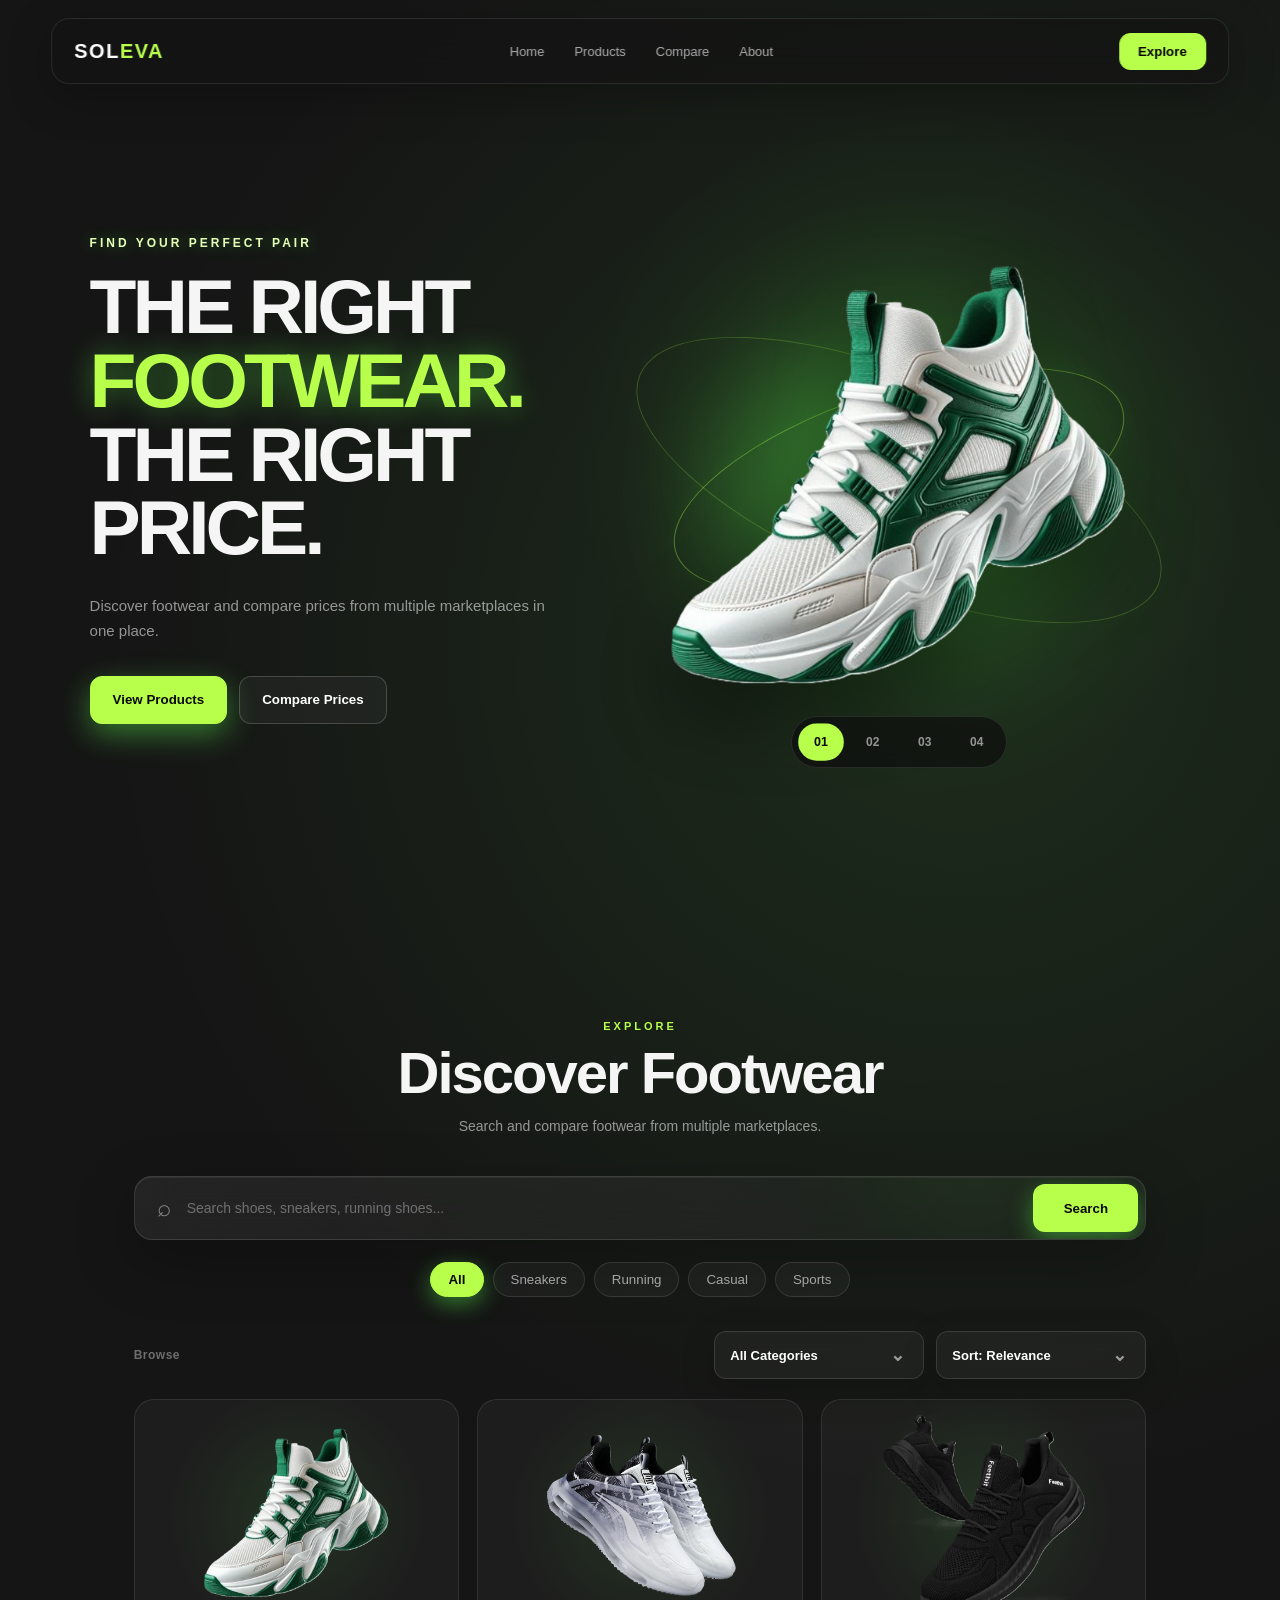
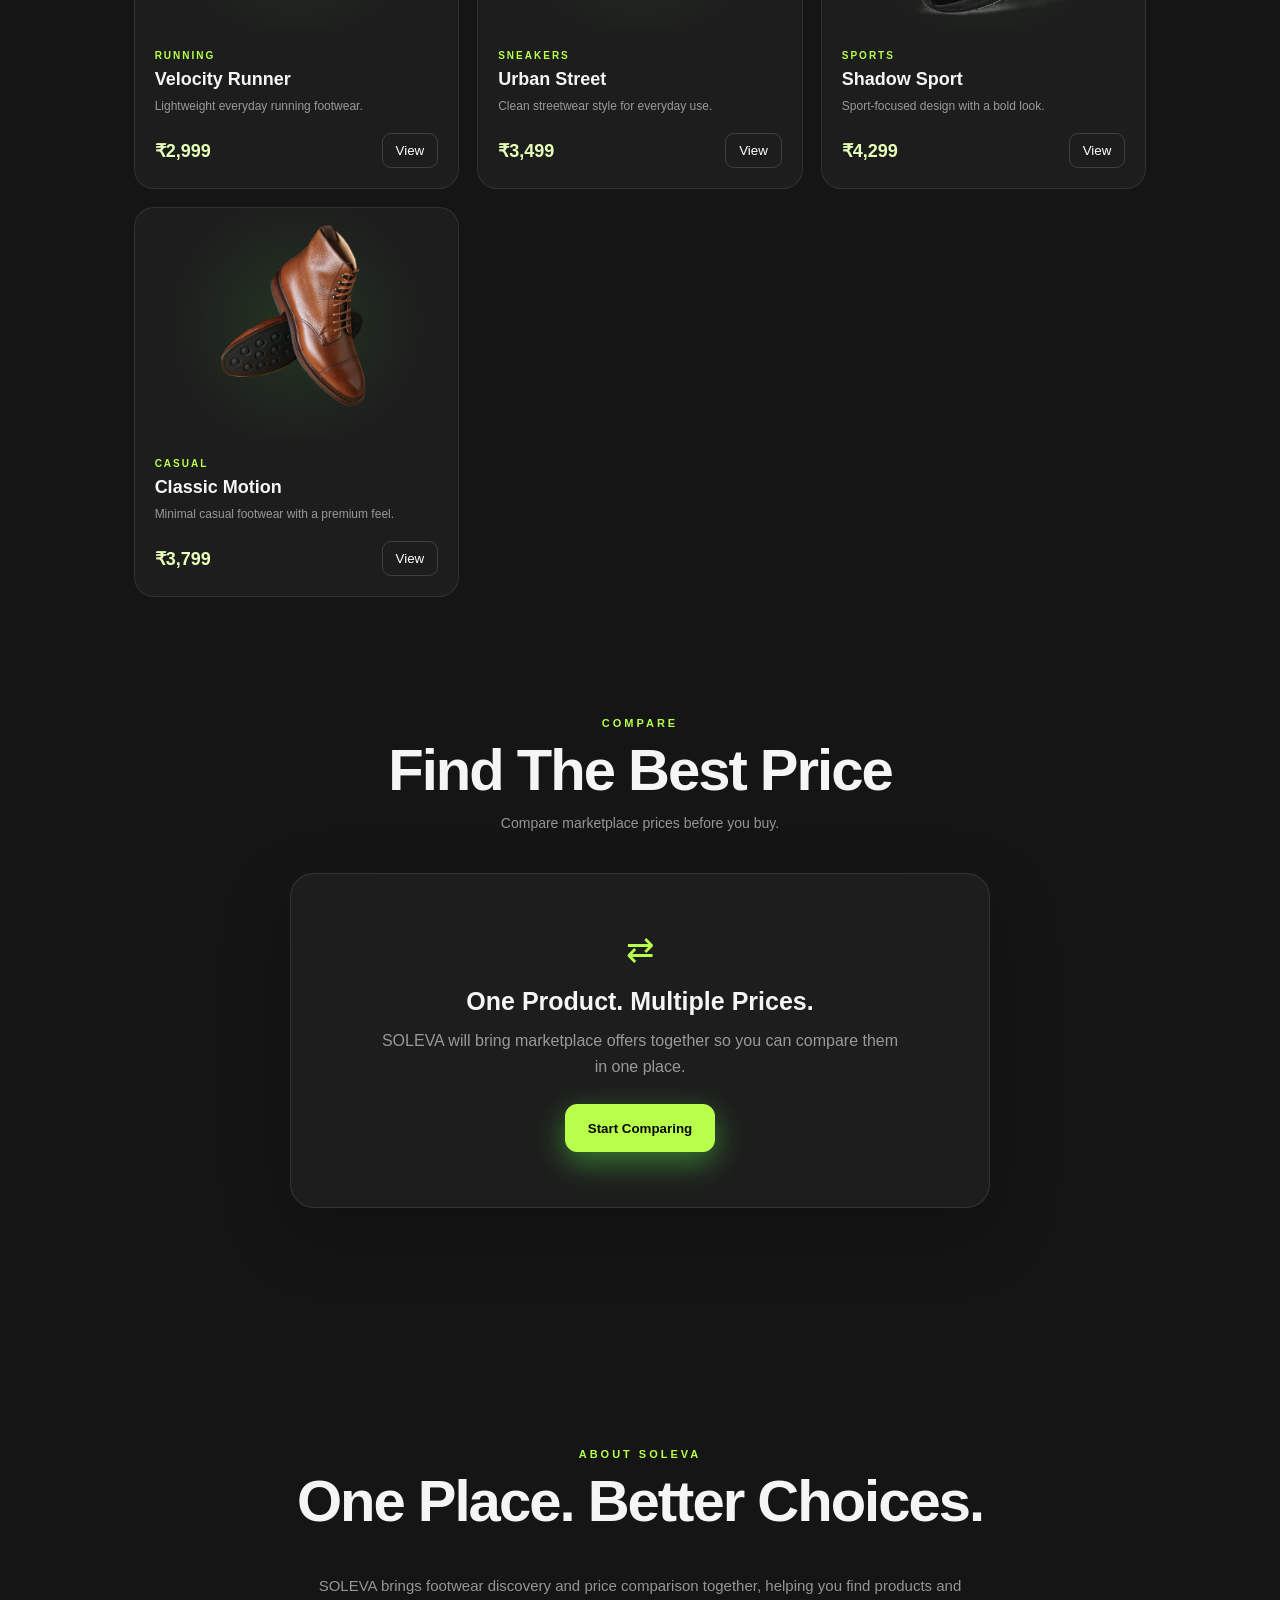
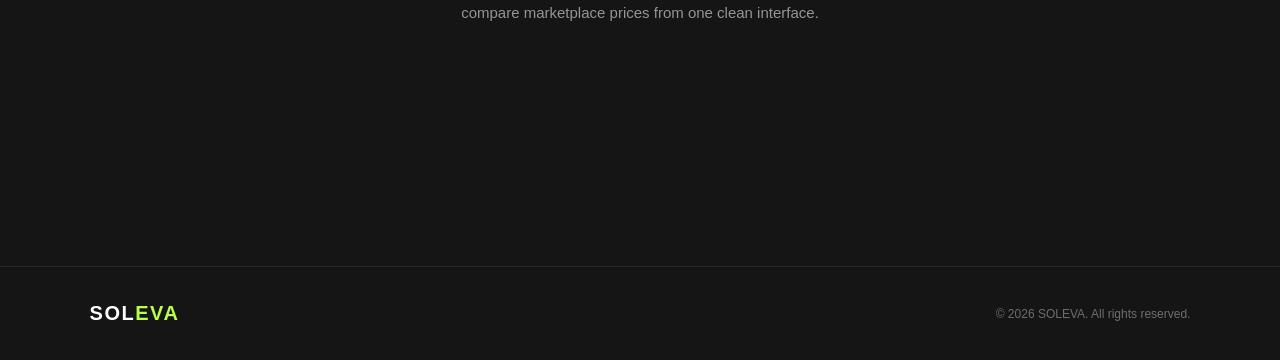
==== Footwear-Price-Compare/Frontend/index.html @ 3e19bc03 "Add files via upload" ====
<!DOCTYPE html>
<html lang="en">

<head>

    <meta charset="UTF-8">

    <meta
        name="viewport"
        content="width=device-width, initial-scale=1.0"
    >

    <title>SOLEVA — Footwear Price Compare</title>

    <link rel="stylesheet" href="style.css">

</head>


<body>


    <!-- =========================================
         NAVBAR
         ========================================= -->

    <header class="navbar">

        <a href="#home" class="logo">
            SOL<span>EVA</span>
        </a>


        <nav class="nav-links">

            <a href="#home">Home</a>

            <a href="#products">Products</a>

            <a href="#compare">Compare</a>

            <a href="#about">About</a>

        </nav>


        <button
            class="nav-button"
            type="button"
            data-scroll="products"
        >
            Explore
        </button>

    </header>



    <!-- =========================================
         MAIN
         ========================================= -->

    <main>


        <!-- =====================================
             HERO
             ===================================== -->

        <section
            id="home"
            class="hero"
        >


            <div class="hero-content">

                <p class="hero-tag">
                    FIND YOUR PERFECT PAIR
                </p>


                <h1>

                    THE RIGHT

                    <span>FOOTWEAR.</span>

                    <br>

                    THE RIGHT PRICE.

                </h1>


                <p class="hero-description">

                    Discover footwear and compare
                    prices from multiple marketplaces
                    in one place.

                </p>


                <div class="hero-buttons">

                    <button
                        class="primary-button"
                        type="button"
                        data-scroll="products"
                    >
                        View Products
                    </button>


                    <button
                        class="secondary-button"
                        type="button"
                        data-scroll="compare"
                    >
                        Compare Prices
                    </button>

                </div>

            </div>



            <!-- =================================
                 SHOE DISPLAY
                 ================================= -->

            <div class="shoe-container">


                <div class="orbit orbit-one"></div>

                <div class="orbit orbit-two"></div>


                <div class="premium-orb"></div>

                <div class="shoe-glow"></div>


                <img
                    id="shoe-image"
                    src="../Assets/images/shoe.png"
                    alt="Featured footwear"
                >


                <!-- SHOE SELECTOR -->

                <div class="shoe-selector">


                    <button
                        class="shoe-select active"
                        type="button"
                        data-shoe="1"
                        data-image="shoe.png"
                    >
                        01
                    </button>


                    <button
                        class="shoe-select"
                        type="button"
                        data-shoe="2"
                        data-image="shoe2.png"
                    >
                        02
                    </button>


                    <button
                        class="shoe-select"
                        type="button"
                        data-shoe="3"
                        data-image="shoe3.png"
                    >
                        03
                    </button>


                    <button
                        class="shoe-select"
                        type="button"
                        data-shoe="4"
                        data-image="shoe4.png"
                    >
                        04
                    </button>

                </div>

            </div>

        </section>



        <!-- =========================================
             PRODUCTS
             ========================================= -->

        <section
            id="products"
            class="products-section"
        >


            <div class="section-heading">

                <p>
                    EXPLORE
                </p>


                <h2>
                    Discover Footwear
                </h2>


                <span class="section-subtitle">
                    Search and compare footwear from multiple marketplaces.
                </span>

            </div>



            <!-- SEARCH -->

            <div class="product-search">


                <div class="search-box">


                    <span class="search-icon">
                        ⌕
                    </span>


                    <input
                        type="text"
                        id="product-search"
                        placeholder="Search shoes, sneakers, running shoes..."
                        autocomplete="off"
                    >


                    <button
                        id="search-button"
                        type="button"
                    >
                        Search
                    </button>

                </div>



                <!-- CATEGORY FILTERS -->

                <div class="product-filters">


                    <button
                        class="filter-button active"
                        type="button"
                        data-category="all"
                    >
                        All
                    </button>


                    <button
                        class="filter-button"
                        type="button"
                        data-category="sneakers"
                    >
                        Sneakers
                    </button>


                    <button
                        class="filter-button"
                        type="button"
                        data-category="running"
                    >
                        Running
                    </button>


                    <button
                        class="filter-button"
                        type="button"
                        data-category="casual"
                    >
                        Casual
                    </button>


                    <button
                        class="filter-button"
                        type="button"
                        data-category="sports"
                    >
                        Sports
                    </button>

                </div>

            </div>



  <!-- =========================================
     PRODUCT CONTROLS
     ========================================= -->

<div class="product-controls">

    <div class="control-label">
        Browse
    </div>

    <!-- CATEGORY -->

    <div
        class="custom-dropdown"
        id="category-dropdown"
    >

        <button
            type="button"
            class="custom-dropdown-button"
        >
            <span class="dropdown-value">
                All Categories
            </span>

            <span class="dropdown-arrow">
                ⌄
            </span>
        </button>

        <div class="custom-dropdown-menu">

            <button
                type="button"
                class="custom-option active"
                data-value="all"
            >
                All Categories
            </button>

            <button
                type="button"
                class="custom-option"
                data-value="sneakers"
            >
                Sneakers
            </button>

            <button
                type="button"
                class="custom-option"
                data-value="running"
            >
                Running
            </button>

            <button
                type="button"
                class="custom-option"
                data-value="casual"
            >
                Casual
            </button>

            <button
                type="button"
                class="custom-option"
                data-value="sports"
            >
                Sports
            </button>

        </div>

    </div>

<!-- SORT -->

    <div
        class="custom-dropdown"
        id="sort-dropdown"
    >

        <button
            type="button"
            class="custom-dropdown-button"
        >
            <span class="dropdown-value">
                Sort: Relevance
            </span>

            <span class="dropdown-arrow">
                ⌄
            </span>
        </button>

        <div class="custom-dropdown-menu">

            <button
                type="button"
                class="custom-option active"
                data-value="relevance"
            >
                Sort: Relevance
            </button>

            <button
                type="button"
                class="custom-option"
                data-value="price-low"
            >
                Price: Low to High
            </button>

            <button
                type="button"
                class="custom-option"
                data-value="price-high"
            >
                Price: High to Low
            </button>

        </div>

    </div>

</div>

    <!-- =========================================
     PRODUCT GRID
     ========================================= -->

<div
    id="products-grid"
    class="products-grid"
></div>


    

        <!-- =========================================
             COMPARE
             ========================================= -->

        <section
            id="compare"
            class="compare-section"
        >


            <div class="section-heading">

                <p>
                    COMPARE
                </p>


                <h2>
                    Find The Best Price
                </h2>


                <span class="section-subtitle">
                    Compare marketplace prices before you buy.
                </span>

            </div>



            <div class="compare-card">


                <div class="compare-icon">
                    ⇄
                </div>


                <h3>
                    One Product. Multiple Prices.
                </h3>


                <p>
                    SOLEVA will bring marketplace offers
                    together so you can compare them in one place.
                </p>


                <button
                    class="primary-button"
                    type="button"
                    data-scroll="products"
                >
                    Start Comparing
                </button>

            </div>

        </section>



        <!-- =========================================
             ABOUT
             ========================================= -->

        <section
            id="about"
            class="about-section"
        >


            <div class="section-heading">

                <p>
                    ABOUT SOLEVA
                </p>


                <h2>

                    One Place.

                    <span>
                        Better Choices.
                    </span>

                </h2>

            </div>


            <p class="about-text">

                SOLEVA brings footwear discovery and
                price comparison together, helping you
                find products and compare marketplace
                prices from one clean interface.

            </p>

        </section>


    </main>



    <!-- =========================================
         FOOTER
         ========================================= -->

    <footer>


        <a
            href="#home"
            class="logo"
        >
            SOL<span>EVA</span>
        </a>


        <p>
            © 2026 SOLEVA. All rights reserved.
        </p>

    </footer>



   <!-- ========================================== -->
<!-- SOLEVA PREMIUM PRODUCT DETAILS MODAL -->
<!-- ========================================== -->
<div id="product-modal" class="product-modal" aria-hidden="true">
    <div class="product-modal-backdrop"></div>
    <div class="product-modal-card" role="dialog" aria-modal="true">
        
        <button id="product-modal-close" class="product-modal-close" type="button" aria-label="Close modal">
            &times;
        </button>

        <div class="modal-product-image-wrap">
            <div class="modal-product-glow"></div>
            <img id="modal-product-image" class="modal-product-image" src="" alt="Product">
        </div>

        <div class="modal-product-info">
            <span class="modal-product-badge">SOLEVA VERIFIED</span>
            <span id="modal-product-category" class="modal-product-category">RUNNING</span>
            
            <h2 id="modal-product-name" class="modal-product-name">Velocity Runner</h2>
            <p id="modal-product-description" class="modal-product-description">Lightweight everyday running footwear.</p>

            <div class="modal-product-price-card">
                <span class="price-label">Starting from</span>
                <span id="modal-product-price" class="modal-product-price">₹2,999</span>
            </div>

            <div class="marketplace-section">
                <p class="marketplace-title">COMPARE MARKETPLACE PRICES</p>
                
                <div class="marketplace-buttons-grid">
                    <div class="marketplace-card amazon-card">
                        <div class="store-info">
                            <span class="store-name">Amazon</span>
                            <span class="store-status">Check live offer</span>
                        </div>
                        <button class="store-btn amazon-btn" type="button">
                            View Deal &rarr;
                        </button>
                    </div>

                    <div class="marketplace-card flipkart-card">
                        <div class="store-info">
                            <span class="store-name">Flipkart</span>
                            <span class="store-status">Check live offer</span>
                        </div>
                        <button class="store-btn flipkart-btn" type="button">
                            View Deal &rarr;
                        </button>
                    </div>
                </div>
            </div>

            <p class="modal-disclaimer">
                Marketplace prices will be connected through official affiliate/API data.
            </p>
        </div>

    </div>
</div>



<!-- ========================================== -->
<!-- SOLEVA PREMIUM PRODUCT DETAILS MODAL -->
<!-- ========================================== -->
<div id="product-modal" class="product-modal" aria-hidden="true">
    <div class="product-modal-backdrop"></div>
    <div class="product-modal-card" role="dialog" aria-modal="true">
        
        <button id="product-modal-close" class="product-modal-close" type="button" aria-label="Close modal">
            &times;
        </button>

        <div class="modal-product-image-wrap">
            <div class="modal-product-glow"></div>
            <img id="modal-product-image" class="modal-product-image" src="" alt="Product">
        </div>

        <div class="modal-product-info">
            <span class="modal-product-badge">SOLEVA VERIFIED</span>
            <span id="modal-product-category" class="modal-product-category">RUNNING</span>
            
            <h2 id="modal-product-name" class="modal-product-name">Velocity Runner</h2>
            <p id="modal-product-description" class="modal-product-description">Lightweight everyday running footwear.</p>

            <div class="modal-product-price-card">
                <span class="price-label">Starting from</span>
                <span id="modal-product-price" class="modal-product-price">₹2,999</span>
            </div>

            <div class="marketplace-section">
                <p class="marketplace-title">COMPARE MARKETPLACE PRICES</p>
                
                <div class="marketplace-buttons-grid">
                    <div class="marketplace-card amazon-card">
                        <div class="store-info">
                            <span class="store-name">Amazon</span>
                            <span class="store-status">Check live offer</span>
                        </div>
                        <a id="modal-amazon-link" href="#" target="_blank" class="store-btn amazon-btn">
                            View Deal &rarr;
                        </a>
                    </div>

                    <div class="marketplace-card flipkart-card">
                        <div class="store-info">
                            <span class="store-name">Flipkart</span>
                            <span class="store-status">Check live offer</span>
                        </div>
                        <a id="modal-flipkart-link" href="#" target="_blank" class="store-btn flipkart-btn">
                            View Deal &rarr;
                        </a>
                    </div>
                </div>
            </div>

            <p class="modal-disclaimer">
                Marketplace prices will be connected through official affiliate/API data.
            </p>
        </div>

    </div>
</div>



    <script src="script.js"></script>

</body>

</html>
---- Footwear-Price-Compare/Frontend/style.css ----
/* =========================================
   SOLEVA
   GLOBAL
   ========================================= */

* {
    box-sizing: border-box;
    margin: 0;
    padding: 0;
}


html {
    scroll-behavior: smooth;
}


body {
    min-height: 100vh;

    font-family:
        Inter,
        Arial,
        Helvetica,
        sans-serif;

    background:
        radial-gradient(
            circle at 75% 18%,
            var(--theme-glow-soft),
            transparent 28%
        ),
        #151515;

    color: #F5F5F5;

    overflow-x: hidden;

    transition:
        background 0.8s ease;
}


:root {

    --theme-accent: #B7FF4A;

    --theme-light: #E6FFB8;

    --theme-glow:
        rgba(95, 255, 80, 0.42);

    --theme-glow-soft:
        rgba(95, 255, 80, 0.10);

    --panel:
        rgba(255, 255, 255, 0.045);

    --border:
        rgba(255, 255, 255, 0.12);

    --muted:
        rgba(255, 255, 255, 0.55);

}


/* =========================================
   NAVBAR
   ========================================= */

.navbar {

    position: fixed;

    top: 18px;
    left: 50%;

    transform: translateX(-50%);

    width: min(1180px, 92%);

    height: 66px;

    display: flex;

    align-items: center;

    justify-content: space-between;

    padding: 0 22px;

    background:
        rgba(20, 20, 20, 0.78);

    border:
        1px solid rgba(255, 255, 255, 0.10);

    border-radius: 18px;

    backdrop-filter:
        blur(18px);

    -webkit-backdrop-filter:
        blur(18px);

    z-index: 1000;

    box-shadow:
        0 12px 45px rgba(0, 0, 0, 0.25);

}


.logo {

    color: #FFFFFF;

    text-decoration: none;

    font-size: 20px;

    font-weight: 800;

    letter-spacing: 1.5px;

}


.logo span {
    color: var(--theme-accent);
}


.nav-links {

    display: flex;

    align-items: center;

    gap: 30px;

}


.nav-links a {

    color:
        rgba(255, 255, 255, 0.65);

    text-decoration: none;

    font-size: 13px;

    transition:
        color 0.25s ease;

}


.nav-links a:hover {

    color:
        var(--theme-accent);

}


.nav-button {

    border: 1px solid
        var(--theme-accent);

    background:
        var(--theme-accent);

    color: #080808;

    padding: 10px 18px;

    border-radius: 11px;

    font-weight: 700;

    cursor: pointer;

    transition:
        transform 0.25s ease,
        box-shadow 0.25s ease;

}


.nav-button:hover {

    transform:
        translateY(-2px);

    box-shadow:
        0 8px 28px
        var(--theme-glow);

}


/* =========================================
   HERO
   ========================================= */

.hero {

    min-height: 100vh;

    padding:
        140px 7% 80px;

    display: grid;

    grid-template-columns:
        0.9fr 1.1fr;

    align-items: center;

    gap: 40px;

    background:
        radial-gradient(
            circle at 72% 50%,
            var(--theme-glow-soft),
            transparent 34%
        );

}


.hero-content {
    position: relative;
    z-index: 5;
}


.hero-tag {

    color:
        var(--theme-light);

    font-size: 12px;

    font-weight: 700;

    letter-spacing: 3px;

    margin-bottom: 20px;

    text-shadow:
        0 0 15px var(--theme-glow);

}


.hero-content h1 {

    font-size:
        clamp(48px, 6vw, 88px);

    line-height: 0.96;

    letter-spacing: -4px;

    font-weight: 800;

}


.hero-content h1 span {

    color:
        var(--theme-accent);

    text-shadow:
        0 0 28px var(--theme-glow);

}


.hero-description {

    max-width: 530px;

    margin-top: 28px;

    color:
        var(--muted);

    line-height: 1.7;

    font-size: 15px;

}


.hero-buttons {

    display: flex;

    gap: 12px;

    margin-top: 32px;

}


/* =========================================
   BUTTONS
   ========================================= */

.primary-button,
.secondary-button {

    min-height: 48px;

    padding:
        0 22px;

    border-radius: 12px;

    font-weight: 700;

    cursor: pointer;

    transition:
        transform 0.25s ease,
        box-shadow 0.25s ease,
        background 0.25s ease;

}


.primary-button {

    border:
        1px solid var(--theme-accent);

    background:
        var(--theme-accent);

    color: #080808;

    box-shadow:
        0 10px 30px
        var(--theme-glow);

}


.primary-button:hover {

    transform:
        translateY(-2px);

}


.secondary-button {

    border:
        1px solid
        rgba(255, 255, 255, 0.18);

    background:
        rgba(255, 255, 255, 0.04);

    color: #FFFFFF;

}


.secondary-button:hover {

    border-color:
        var(--theme-accent);

    color:
        var(--theme-light);

    transform:
        translateY(-2px);

}


/* =========================================
   SHOE DISPLAY
   ========================================= */

.shoe-container {

    position: relative;

    min-height: 620px;

    display: flex;

    align-items: center;

    justify-content: center;

}


#shoe-image {

    position: relative;

    z-index: 5;

    width: min(590px, 90%);

    max-height: 500px;

    object-fit: contain;

    filter:
        drop-shadow(
            0 35px 35px rgba(0, 0, 0, 0.40)
        );

    transition:
        opacity 0.35s ease,
        transform 0.45s ease,
        filter 0.8s ease;

}


#shoe-image:hover {

    transform:
        translateY(-8px)
        scale(1.02);

}


/* =========================================
   SHOE AURA
   ========================================= */

.premium-orb {

    position: absolute;

    width: 330px;

    height: 330px;

    border-radius: 50%;

    background:
        var(--theme-glow);

    filter:
        blur(65px);

    opacity: 0.55;

    z-index: 1;

    transition:
        background 0.8s ease;

}


.shoe-glow {

    position: absolute;

    width: 500px;

    height: 350px;

    border-radius: 50%;

    background:
        radial-gradient(
            ellipse,
            var(--theme-glow),
            transparent 68%
        );

    filter:
        blur(25px);

    opacity: 0.55;

    z-index: 2;

    transition:
        background 0.8s ease;

}


/* =========================================
   ORBITS
   ========================================= */

.orbit {

    position: absolute;

    width: 470px;

    height: 180px;

    border:
        1px solid var(--theme-accent);

    border-radius: 50%;

    opacity: 0.38;

    box-shadow:
        0 0 20px
        var(--theme-glow-soft);

    transform:
        rotate(-18deg);

    transition:
        border-color 0.8s ease,
        box-shadow 0.8s ease;

}


.orbit-two {

    width: 560px;

    height: 210px;

    transform:
        rotate(22deg);

    opacity: 0.22;

}


/* =========================================
   SHOE SELECTOR
   ========================================= */

.shoe-selector {

    position: absolute;

    bottom: 22px;

    left: 50%;

    transform:
        translateX(-50%);

    display: flex;

    gap: 8px;

    padding: 7px;

    background:
        rgba(15, 15, 15, 0.72);

    border:
        1px solid
        rgba(255, 255, 255, 0.10);

    border-radius: 999px;

    backdrop-filter:
        blur(15px);

    z-index: 10;

}


.shoe-select {

    width: 44px;

    height: 36px;

    border: none;

    border-radius: 999px;

    background:
        transparent;

    color:
        rgba(255, 255, 255, 0.55);

    font-size: 12px;

    font-weight: 700;

    cursor: pointer;

    transition:
        background 0.25s ease,
        color 0.25s ease,
        transform 0.25s ease;

}


.shoe-select:hover {

    color: #FFFFFF;

}


.shoe-select.active {

    background:
        var(--theme-accent);

    color:
        #080808;

    transform:
        scale(1.04);

}


/* =========================================
   SECTION COMMON
   ========================================= */

.products-section,
.compare-section,
.about-section {

    padding:
        120px 7%;

}


.section-heading {

    text-align: center;

    max-width: 760px;

    margin:
        0 auto 42px;

}


.section-heading p {

    color:
        var(--theme-accent);

    font-size: 11px;

    font-weight: 800;

    letter-spacing: 3px;

    margin-bottom: 12px;

}


.section-heading h2 {

    font-size:
        clamp(36px, 5vw, 58px);

    line-height: 1;

    letter-spacing: -2px;

}


.section-subtitle {

    display: block;

    margin-top: 16px;

    color:
        var(--muted);

    font-size: 14px;

}


/* =========================================
   PRODUCT SEARCH
   ========================================= */

.product-search {

    width:
        min(1050px, 92%);

    margin:
        0 auto;

}


.search-box {

    display: flex;

    align-items: center;

    min-height: 62px;

    padding: 7px;

    border:
        1px solid
        rgba(255, 255, 255, 0.12);

    border-radius: 18px;

    background:
        rgba(255, 255, 255, 0.045);

    backdrop-filter:
        blur(18px);

    box-shadow:
        0 18px 50px rgba(0, 0, 0, 0.20);

    transition:
        border-color 0.25s ease,
        box-shadow 0.25s ease;

}


.search-box:focus-within {

    border-color:
        var(--theme-accent);

    box-shadow:
        0 0 0 1px
        var(--theme-accent),
        0 18px 50px rgba(0, 0, 0, 0.25);

}


.search-icon {

    width: 45px;

    text-align: center;

    color:
        rgba(255, 255, 255, 0.50);

    font-size: 24px;

}


.search-box input {

    flex: 1;

    min-width: 0;

    height: 46px;

    border: none;

    outline: none;

    background:
        transparent;

    color: #FFFFFF;

    font-family: inherit;

    font-size: 14px;

}


.search-box input::placeholder {

    color:
        rgba(255, 255, 255, 0.35);

}


#search-button {

    height: 48px;

    padding:
        0 24px;

    border: none;

    border-radius: 12px;

    background:
        var(--theme-accent);

    color: #080808;

    font-weight: 800;

    cursor: pointer;

    transition:
        transform 0.25s ease,
        box-shadow 0.25s ease;

}


#search-button:hover {

    transform:
        translateY(-1px);

    box-shadow:
        0 8px 25px
        var(--theme-glow);

}


/* =========================================
   FILTERS
   ========================================= */

.product-filters {

    display: flex;

    justify-content: center;

    gap: 9px;

    margin-top: 20px;

    flex-wrap: wrap;

}


.filter-button {

    padding:
        9px 17px;

    border:
        1px solid
        rgba(255, 255, 255, 0.11);

    border-radius: 999px;

    background:
        rgba(255, 255, 255, 0.035);

    color:
        rgba(255, 255, 255, 0.60);

    cursor: pointer;

    transition:
        all 0.25s ease;

}


.filter-button:hover {

    color: #FFFFFF;

    border-color:
        rgba(255, 255, 255, 0.25);

}


.filter-button.active {

    background:
        var(--theme-accent);

    border-color:
        var(--theme-accent);

    color:
        #080808;

    font-weight: 800;

}


/* =========================================
   PRODUCT CONTROLS
   ========================================= */

.product-controls {

    width:
        min(1050px, 92%);

    margin:
        34px auto 20px;

    display: flex;

    justify-content: flex-end;

    align-items: center;

    gap: 10px;

}


.control-label {

    margin-right: auto;

    color:
        rgba(255, 255, 255, 0.40);

    font-size: 12px;

}


.control-select {

    min-width: 170px;

    padding:
        12px 14px;

    border:
        1px solid
        rgba(255, 255, 255, 0.12);

    border-radius: 11px;

    background:
        #191919;

    color:
        #FFFFFF;

    outline: none;

    cursor: pointer;

}


.control-select:focus {

    border-color:
        var(--theme-accent);

}


/* =========================================
   PRODUCTS GRID
   ========================================= */

.products-grid {

    width:
        min(1050px, 92%);

    margin:
        0 auto;

    display: grid;

    grid-template-columns:
        repeat(3, 1fr);

    gap: 18px;

}


/* =========================================
   PRODUCT CARD
   ========================================= */

.product-card {

    overflow: hidden;

    border:
        1px solid
        rgba(255, 255, 255, 0.09);

    border-radius: 20px;

    background:
        rgba(255, 255, 255, 0.035);

    transition:
        transform 0.3s ease,
        border-color 0.3s ease,
        box-shadow 0.3s ease;

}


.product-card:hover {

    transform:
        translateY(-6px);

    border-color:
        var(--theme-accent);

    box-shadow:
        0 20px 50px
        rgba(0, 0, 0, 0.30);

}


.product-image-wrap {

    height: 230px;

    display: flex;

    align-items: center;

    justify-content: center;

    background:
        radial-gradient(
            circle,
            var(--theme-glow-soft),
            transparent 65%
        );

}


.product-image {

    width: 88%;

    height: 88%;

    object-fit: contain;

    transition:
        transform 0.3s ease;

}


.product-card:hover .product-image {

    transform:
        scale(1.05)
        translateY(-4px);

}


.product-info {

    padding:
        20px;

}


.product-category {

    color:
        var(--theme-accent);

    font-size: 10px;

    font-weight: 800;

    letter-spacing: 2px;

    text-transform: uppercase;

}


.product-name {

    margin-top: 8px;

    font-size: 18px;

    font-weight: 700;

}


.product-description {

    margin-top: 7px;

    color:
        var(--muted);

    font-size: 12px;

    line-height: 1.5;

}


.product-bottom {

    display: flex;

    align-items: center;

    justify-content: space-between;

    gap: 10px;

    margin-top: 18px;

}


.product-price {

    color:
        var(--theme-light);

    font-size: 18px;

    font-weight: 800;

}


.product-view {

    padding:
        9px 13px;

    border:
        1px solid
        rgba(255, 255, 255, 0.15);

    border-radius: 9px;

    background:
        transparent;

    color:
        #FFFFFF;

    cursor: pointer;

}


.product-view:hover {

    border-color:
        var(--theme-accent);

    color:
        var(--theme-accent);

}


/* =========================================
   EMPTY STATE
   ========================================= */

.products-empty {

    grid-column:
        1 / -1;

    min-height: 280px;

    display: flex;

    flex-direction: column;

    align-items: center;

    justify-content: center;

    text-align: center;

    padding: 40px;

    border:
        1px solid
        rgba(255, 255, 255, 0.09);

    border-radius: 22px;

    background:
        rgba(255, 255, 255, 0.025);

}


.empty-icon {

    width: 54px;

    height: 54px;

    display: flex;

    align-items: center;

    justify-content: center;

    border-radius: 50%;

    background:
        var(--theme-glow-soft);

    font-size: 22px;

}


.products-empty h3 {

    margin-top: 18px;

    font-size: 20px;

}


.products-empty p {

    max-width: 480px;

    margin-top: 8px;

    color:
        var(--muted);

    font-size: 13px;

    line-height: 1.6;

}


/* =========================================
   COMPARE
   ========================================= */

.compare-card {

    width:
        min(700px, 92%);

    margin:
        0 auto;

    padding:
        55px 35px;

    text-align: center;

    border:
        1px solid
        rgba(255, 255, 255, 0.10);

    border-radius: 24px;

    background:
        rgba(255, 255, 255, 0.035);

    box-shadow:
        0 25px 70px
        rgba(0, 0, 0, 0.22);

}


.compare-icon {

    font-size: 34px;

    color:
        var(--theme-accent);

}


.compare-card h3 {

    margin-top: 18px;

    font-size: 25px;

}


.compare-card p {

    max-width: 520px;

    margin:
        12px auto 25px;

    color:
        var(--muted);

    line-height: 1.6;

}


/* =========================================
   ABOUT
   ========================================= */

.about-text {

    max-width: 700px;

    margin:
        0 auto;

    text-align: center;

    color:
        var(--muted);

    line-height: 1.8;

    font-size: 15px;

}


/* =========================================
   FOOTER
   ========================================= */

footer {

    padding:
        35px 7%;

    border-top:
        1px solid
        rgba(255, 255, 255, 0.08);

    display: flex;

    justify-content: space-between;

    align-items: center;

}


footer p {

    color:
        rgba(255, 255, 255, 0.38);

    font-size: 12px;

}


/* =========================================
   MOBILE
   ========================================= */

@media (max-width: 850px) {

    .nav-links {

        display: none;

    }


    .hero {

        grid-template-columns: 1fr;

        padding-top: 130px;

        text-align: center;

    }


    .hero-description {

        margin-left: auto;
        margin-right: auto;

    }


    .hero-buttons {

        justify-content: center;

        flex-wrap: wrap;

    }


    .shoe-container {

        min-height: 480px;

    }


    .products-grid {

        grid-template-columns:
            repeat(2, 1fr);

    }

}


@media (max-width: 600px) {

    .navbar {

        top: 10px;

        width: 94%;

    }


    .nav-button {

        padding:
            9px 13px;

    }


    .hero-content h1 {

        font-size: 45px;

        letter-spacing: -2px;

    }


    .shoe-container {

        min-height: 400px;

    }


    .orbit {

        width: 320px;

        height: 130px;

    }


    .orbit-two {

        width: 370px;

        height: 150px;

    }


    .shoe-selector {

        bottom: 5px;

    }


    .search-box {

        min-height: 56px;

    }


    #search-button {

        padding:
            0 15px;

    }


    .search-box input {

        font-size: 12px;

    }


    .product-controls {

        flex-wrap: wrap;

        justify-content: flex-start;

    }


    .control-label {

        width: 100%;

    }


    .control-select {

        flex: 1;

        min-width: 140px;

    }


    .products-grid {

        grid-template-columns: 1fr;

    }


    footer {

        flex-direction: column;

        gap: 12px;

    }

}

/* =========================================
   SOLEVA — PRODUCT SEARCH UPGRADE
   ========================================= */

.product-search {
    position: relative;
    z-index: 20;
}

.search-box {
    position: relative;
    overflow: hidden;

    border: 1px solid rgba(255, 255, 255, 0.12);

    background:
        linear-gradient(
            135deg,
            rgba(255, 255, 255, 0.065),
            rgba(255, 255, 255, 0.025)
        );

    box-shadow:
        0 20px 60px rgba(0, 0, 0, 0.28),
        inset 0 1px 0 rgba(255, 255, 255, 0.06);

    transition:
        border-color 0.3s ease,
        box-shadow 0.3s ease,
        transform 0.3s ease;
}


/* Subtle theme glow */

.search-box::before {

    content: "";

    position: absolute;

    width: 180px;
    height: 180px;

    top: -100px;
    right: 8%;

    border-radius: 50%;

    background:
        var(--theme-glow);

    filter: blur(70px);

    opacity: 0.16;

    pointer-events: none;
}


/* Search box focus */

.search-box:focus-within {

    border-color:
        var(--theme-accent);

    box-shadow:
        0 0 0 1px var(--theme-accent),
        0 20px 60px rgba(0, 0, 0, 0.32),
        0 0 35px var(--theme-glow-soft);

    transform:
        translateY(-2px);
}


/* Search icon */

.search-icon {

    position: relative;

    z-index: 2;

    color:
        rgba(255, 255, 255, 0.45);

    transition:
        color 0.3s ease;
}


.search-box:focus-within .search-icon {

    color:
        var(--theme-accent);
}


/* Search input */

.search-box input {

    position: relative;

    z-index: 2;
}


/* Search button */

#search-button {

    position: relative;

    z-index: 2;

    min-width: 105px;

    box-shadow:
        0 8px 25px var(--theme-glow);
}


/* Category filter spacing */

.product-filters {

    position: relative;

    z-index: 5;

    margin-top: 22px;
}


/* Filter buttons */

.filter-button {

    position: relative;

    overflow: hidden;

    transition:
        color 0.25s ease,
        border-color 0.25s ease,
        background 0.25s ease,
        transform 0.25s ease;
}


.filter-button:hover {

    transform:
        translateY(-2px);

    border-color:
        var(--theme-accent);

}


/* Active filter */

.filter-button.active {

    box-shadow:
        0 7px 22px var(--theme-glow);
}

/* =========================================
   SOLEVA — PRODUCT DETAILS MODAL
   ========================================= */

.product-modal {
    position: fixed;
    inset: 0;
    z-index: 5000;

    display: flex;
    align-items: center;
    justify-content: center;

    padding: 30px;

    opacity: 0;
    visibility: hidden;
    pointer-events: none;

    transition:
        opacity 0.3s ease,
        visibility 0.3s ease;
}


/* OPEN STATE */

.product-modal.active {
    opacity: 1;
    visibility: visible;
    pointer-events: auto;
}


/* DARK BACKGROUND */

.product-modal-overlay {
    position: absolute;
    inset: 0;

    background:
        rgba(0, 0, 0, 0.78);

    backdrop-filter:
        blur(12px);

    -webkit-backdrop-filter:
        blur(12px);
}


/* MODAL CARD */

.product-modal-card {
    position: relative;
    z-index: 2;

    width: min(900px, 95vw);
    max-height: 90vh;

    display: grid;
    grid-template-columns: 0.9fr 1.1fr;

    overflow: hidden;

    border:
        1px solid
        rgba(255, 255, 255, 0.13);

    border-radius: 26px;

    background:
        linear-gradient(
            135deg,
            rgba(35, 35, 35, 0.96),
            rgba(18, 18, 18, 0.98)
        );

    box-shadow:
        0 35px 100px
        rgba(0, 0, 0, 0.65),

        0 0 50px
        var(--theme-glow-soft);

    transform:
        translateY(20px)
        scale(0.97);

    transition:
        transform 0.35s ease;
}


/* MODAL OPEN ANIMATION */

.product-modal.active
.product-modal-card {

    transform:
        translateY(0)
        scale(1);

}


/* CLOSE BUTTON */

.product-modal-close {

    position: absolute;

    top: 18px;
    right: 18px;

    z-index: 10;

    width: 40px;
    height: 40px;

    border:
        1px solid
        rgba(255, 255, 255, 0.14);

    border-radius: 50%;

    background:
        rgba(0, 0, 0, 0.35);

    color: #FFFFFF;

    font-size: 16px;

    cursor: pointer;

    transition:
        background 0.25s ease,
        border-color 0.25s ease,
        transform 0.25s ease;
}


.product-modal-close:hover {

    background:
        var(--theme-accent);

    border-color:
        var(--theme-accent);

    color: #080808;

    transform:
        rotate(90deg);

}


/* PRODUCT IMAGE AREA */

.product-modal-image {

    min-height: 500px;

    display: flex;

    align-items: center;
    justify-content: center;

    padding: 40px;

    background:
        radial-gradient(
            circle,
            var(--theme-glow-soft),
            transparent 65%
        );

    border-right:
        1px solid
        rgba(255, 255, 255, 0.08);
}


.product-modal-image img {

    width: 100%;
    max-height: 420px;

    object-fit: contain;

    filter:
        drop-shadow(
            0 30px 30px
            rgba(0, 0, 0, 0.45)
        );

}


/* CONTENT */

.product-modal-content {

    padding: 55px 45px;

    overflow-y: auto;

}


.product-modal-content h2 {

    margin-top: 8px;

    font-size:
        clamp(30px, 4vw, 46px);

    line-height: 1;

    letter-spacing:
        -1.5px;

}


/* BRAND */

.modal-brand {

    margin-top: 9px;

    color:
        rgba(255, 255, 255, 0.42);

    font-size: 12px;

    font-weight: 700;

    text-transform: uppercase;

    letter-spacing: 2px;

}


/* DESCRIPTION */

.modal-description {

    margin-top: 22px;

    color:
        var(--muted);

    font-size: 14px;

    line-height: 1.7;

}


/* PRICE */

.modal-price {

    margin-top: 28px;

    padding:
        18px 20px;

    border:
        1px solid
        rgba(255, 255, 255, 0.09);

    border-radius: 14px;

    background:
        rgba(255, 255, 255, 0.035);

}


.modal-price span {

    display: block;

    color:
        rgba(255, 255, 255, 0.40);

    font-size: 11px;

}


.modal-price strong {

    display: block;

    margin-top: 5px;

    color:
        var(--theme-light);

    font-size: 27px;

}


/* MARKETPLACE TITLE */

.marketplace-title {

    margin-top: 28px;

    margin-bottom: 12px;

    font-size: 12px;

    font-weight: 800;

    letter-spacing: 1px;

}


/* MARKETPLACE GRID */

.marketplace-grid {

    display: grid;

    gap: 10px;

}


/* MARKETPLACE CARD */

.marketplace-card {

    display: flex;

    align-items: center;

    justify-content: space-between;

    gap: 15px;

    padding:
        16px;

    border:
        1px solid
        rgba(255, 255, 255, 0.09);

    border-radius: 14px;

    background:
        rgba(255, 255, 255, 0.035);

}


.marketplace-card strong {

    display: block;

    font-size: 14px;

}


.marketplace-card span {

    display: block;

    margin-top: 5px;

    color:
        rgba(255, 255, 255, 0.38);

    font-size: 11px;

}


/* MARKETPLACE BUTTON */

.marketplace-button {

    padding:
        9px 13px;

    border:
        1px solid
        rgba(255, 255, 255, 0.12);

    border-radius: 9px;

    background:
        rgba(255, 255, 255, 0.04);

    color:
        rgba(255, 255, 255, 0.35);

    font-size: 11px;

    font-weight: 700;

}

/* =========================================
   SOLEVA — CUSTOM DROPDOWNS
   ========================================= */

.product-controls {
    position: relative;
    z-index: 100;
    display: flex;
    align-items: center;
    justify-content: flex-end;
    gap: 12px;
}


/* =========================================
   CUSTOM DROPDOWN
   ========================================= */

.custom-dropdown {
    position: relative;
    width: 210px;
}


/* =========================================
   DROPDOWN BUTTON
   ========================================= */

.custom-dropdown-button {
    width: 100%;
    height: 48px;

    display: flex;
    align-items: center;
    justify-content: space-between;

    padding: 0 15px;

    border:
        1px solid
        rgba(255, 255, 255, 0.12);

    border-radius: 12px;

    background:
        rgba(255, 255, 255, 0.045);

    color: #FFFFFF;

    font-family: inherit;
    font-size: 13px;
    font-weight: 600;

    cursor: pointer;

    backdrop-filter:
        blur(16px);

    -webkit-backdrop-filter:
        blur(16px);

    box-shadow:
        0 10px 35px
        rgba(0, 0, 0, 0.18);

    transition:
        border-color 0.25s ease,
        background 0.25s ease,
        box-shadow 0.25s ease;
}


.custom-dropdown-button:hover {

    border-color:
        rgba(255, 255, 255, 0.25);

    background:
        rgba(255, 255, 255, 0.065);

}


.custom-dropdown.open
.custom-dropdown-button {

    border-color:
        var(--theme-accent);

    box-shadow:
        0 0 0 1px
        var(--theme-accent),

        0 10px 35px
        rgba(0, 0, 0, 0.25),

        0 0 25px
        var(--theme-glow-soft);

}


/* =========================================
   ARROW
   ========================================= */

.dropdown-arrow {

    display: flex;

    align-items: center;
    justify-content: center;

    width: 22px;
    height: 22px;

    color:
        rgba(255, 255, 255, 0.55);

    font-size: 18px;

    transition:
        transform 0.25s ease,
        color 0.25s ease;
}


.custom-dropdown.open
.dropdown-arrow {

    transform:
        rotate(180deg);

    color:
        var(--theme-accent);

}


/* =========================================
   DROPDOWN MENU
   ========================================= */

.custom-dropdown-menu {

    position: absolute;

    top: calc(100% + 8px);

    left: 0;

    width: 100%;

    padding: 7px;

    border:
        1px solid
        rgba(255, 255, 255, 0.12);

    border-radius: 15px;

    background:
        rgba(20, 20, 20, 0.96);

    backdrop-filter:
        blur(20px);

    -webkit-backdrop-filter:
        blur(20px);

    box-shadow:
        0 20px 55px
        rgba(0, 0, 0, 0.45),

        0 0 25px
        var(--theme-glow-soft);

    opacity: 0;

    visibility: hidden;

    pointer-events: none;

    transform:
        translateY(-7px)
        scale(0.98);

    transform-origin:
        top center;

    transition:
        opacity 0.2s ease,
        visibility 0.2s ease,
        transform 0.2s ease;
}


/* OPEN */

.custom-dropdown.open
.custom-dropdown-menu {

    opacity: 1;

    visibility: visible;

    pointer-events: auto;

    transform:
        translateY(0)
        scale(1);

}


/* =========================================
   OPTIONS
   ========================================= */

.custom-option {

    width: 100%;

    display: flex;

    align-items: center;

    min-height: 42px;

    padding:
        0 12px;

    border: none;

    border-radius: 9px;

    background:
        transparent;

    color:
        rgba(255, 255, 255, 0.65);

    font-family: inherit;

    font-size: 13px;

    font-weight: 600;

    text-align: left;

    cursor: pointer;

    transition:
        background 0.2s ease,
        color 0.2s ease,
        padding-left 0.2s ease;
}


/* HOVER */

.custom-option:hover {

    background:
        rgba(255, 255, 255, 0.07);

    color:
        #FFFFFF;

    padding-left: 16px;

}


/* ACTIVE */

.custom-option.active {

    background:
        var(--theme-glow-soft);

    color:
        var(--theme-accent);

}


/* ACTIVE + HOVER */

.custom-option.active:hover {

    background:
        var(--theme-glow-soft);

    color:
        var(--theme-accent);

}


/* =========================================
   CONTROL LABEL
   ========================================= */

.control-label {

    margin-right: auto;

    color:
        rgba(255, 255, 255, 0.38);

    font-size: 12px;

    font-weight: 600;

    letter-spacing: 0.5px;
}


/* =========================================
   MOBILE
   ========================================= */

@media (max-width: 600px) {

    .product-controls {

        flex-wrap: wrap;

        justify-content: flex-start;

        gap: 10px;

    }

    .control-label {

        width: 100%;

        margin-right: 0;

    }

    .custom-dropdown {

        flex: 1;

        min-width: 145px;

        width: auto;

    }

    .custom-dropdown-button {

        height: 46px;

        font-size: 12px;

    }

}

/* =========================================
   SOLEVA — PREMIUM PRODUCT DETAILS MODAL
   ========================================= */

.product-modal {
    position: fixed;
    inset: 0;
    z-index: 5000;

    display: flex;
    align-items: center;
    justify-content: center;

    padding: 30px;

    opacity: 0;
    visibility: hidden;

    transition:
        opacity 0.35s ease,
        visibility 0.35s ease;
}

.product-modal.active {
    opacity: 1;
    visibility: visible;
}


/* BACKDROP */

.product-modal-backdrop {
    position: absolute;
    inset: 0;

    background:
        rgba(0, 0, 0, 0.78);

    backdrop-filter:
        blur(16px);

    -webkit-backdrop-filter:
        blur(16px);
}


/* MODAL CARD */

.product-modal-card {
    position: relative;
    z-index: 2;

    width: min(900px, 94vw);
    max-height: 90vh;

    display: grid;
    grid-template-columns:
        0.95fr 1.05fr;

    overflow: hidden;

    border:
        1px solid
        rgba(255, 255, 255, 0.14);

    border-radius: 28px;

    background:
        linear-gradient(
            135deg,
            rgba(35, 35, 35, 0.97),
            rgba(15, 15, 15, 0.97)
        );

    box-shadow:
        0 35px 100px
        rgba(0, 0, 0, 0.60),

        0 0 60px
        var(--theme-glow-soft);

    transform:
        translateY(25px)
        scale(0.96);

    transition:
        transform 0.4s ease;
}

.product-modal.active
.product-modal-card {
    transform:
        translateY(0)
        scale(1);
}


/* CLOSE BUTTON */

.product-modal-close {
    position: absolute;

    top: 18px;
    right: 18px;

    z-index: 10;

    width: 42px;
    height: 42px;

    border:
        1px solid
        rgba(255, 255, 255, 0.14);

    border-radius: 50%;

    background:
        rgba(0, 0, 0, 0.45);

    color: #FFFFFF;

    font-size: 27px;
    line-height: 1;

    cursor: pointer;

    transition:
        background 0.25s ease,
        color 0.25s ease,
        transform 0.25s ease;
}

.product-modal-close:hover {
    background:
        var(--theme-accent);

    color: #080808;

    transform:
        rotate(90deg);
}


/* IMAGE SIDE */

.modal-product-image-wrap {
    position: relative;

    min-height: 520px;

    display: flex;
    align-items: center;
    justify-content: center;

    overflow: hidden;

    background:
        radial-gradient(
            circle at center,
            var(--theme-glow-soft),
            transparent 65%
        );
}

.modal-product-glow {
    position: absolute;

    width: 320px;
    height: 320px;

    border-radius: 50%;

    background:
        var(--theme-glow);

    filter:
        blur(75px);

    opacity: 0.45;
}

.modal-product-image {
    position: relative;

    z-index: 2;

    width: 88%;
    height: 88%;

    object-fit: contain;

    filter:
        drop-shadow(
            0 30px 30px
            rgba(0, 0, 0, 0.45)
        );

    animation:
        modalShoeFloat 4s ease-in-out infinite;
}

@keyframes modalShoeFloat {

    0%,
    100% {
        transform:
            translateY(0)
            rotate(-1deg);
    }

    50% {
        transform:
            translateY(-10px)
            rotate(1deg);
    }

}


/* INFORMATION SIDE */

.modal-product-info {
    padding:
        65px 45px 45px;

    display: flex;
    flex-direction: column;
    justify-content: center;
}

.modal-product-category {
    color:
        var(--theme-accent);

    font-size: 11px;

    font-weight: 800;

    letter-spacing: 3px;

    text-transform: uppercase;
}

.modal-product-name {
    margin-top: 12px;

    font-size:
        clamp(32px, 4vw, 48px);

    line-height: 1;

    letter-spacing: -2px;
}

.modal-product-description {
    margin-top: 18px;

    color:
        var(--muted);

    font-size: 14px;

    line-height: 1.7;
}


/* RATING */

.modal-product-rating {
    display: flex;

    align-items: center;

    gap: 12px;

    margin-top: 22px;

    color:
        rgba(255, 255, 255, 0.45);

    font-size: 11px;

    text-transform: uppercase;

    letter-spacing: 1px;
}

.rating-stars {
    color:
        var(--theme-accent);

    letter-spacing: 2px;

    text-shadow:
        0 0 15px
        var(--theme-glow);
}


/* PRICE */

.modal-product-price-row {
    display: flex;

    align-items: baseline;

    gap: 12px;

    margin-top: 25px;

    padding-bottom: 24px;

    border-bottom:
        1px solid
        rgba(255, 255, 255, 0.08);
}

.modal-product-price {
    color:
        var(--theme-light);

    font-size: 30px;

    font-weight: 800;
}

.modal-price-note {
    color:
        rgba(255, 255, 255, 0.35);

    font-size: 11px;
}


/* MARKETPLACE */

.marketplace-title {
    margin-top: 25px;

    color:
        rgba(255, 255, 255, 0.45);

    font-size: 10px;

    font-weight: 800;

    letter-spacing: 2px;
}

.marketplace-buttons {
    display: grid;

    grid-template-columns:
        1fr 1fr;

    gap: 10px;

    margin-top: 12px;
}

.marketplace-button {
    min-height: 58px;

    display: flex;

    align-items: center;

    justify-content: space-between;

    gap: 10px;

    padding:
        0 16px;

    border:
        1px solid
        rgba(255, 255, 255, 0.12);

    border-radius: 13px;

    background:
        rgba(255, 255, 255, 0.045);

    color: #FFFFFF;

    cursor: pointer;

    transition:
        transform 0.25s ease,
        border-color 0.25s ease,
        background 0.25s ease;
}

.marketplace-button span {
    font-weight: 800;
}

.marketplace-button strong {
    color:
        rgba(255, 255, 255, 0.45);

    font-size: 11px;
}

.marketplace-button:hover {
    transform:
        translateY(-2px);

    border-color:
        var(--theme-accent);

    background:
        var(--theme-glow-soft);
}

.marketplace-button:hover strong {
    color:
        var(--theme-accent);
}


/* DISCLAIMER */

.modal-disclaimer {
    margin-top: 16px;

    color:
        rgba(255, 255, 255, 0.28);

    font-size: 10px;

    line-height: 1.5;
}


/* MOBILE */

@media (max-width: 700px) {

    .product-modal {
        padding: 15px;
    }

    .product-modal-card {
        grid-template-columns: 1fr;

        max-height: 94vh;

        overflow-y: auto;
    }

    .modal-product-image-wrap {
        min-height: 300px;
    }

    .modal-product-info {
        padding:
            25px 25px 30px;
    }

    .modal-product-name {
        font-size: 34px;
    }

    .marketplace-buttons {
        grid-template-columns: 1fr;
    }

}


/* ==========================================
   SOLEVA MODAL ENHANCEMENTS (STEP 7)
========================================== */
.modal-product-badge {
    display: inline-block;
    padding: 4px 10px;
    font-size: 0.72rem;
    font-weight: 700;
    letter-spacing: 1px;
    text-transform: uppercase;
    color: var(--theme-accent);
    background: var(--theme-glow-soft);
    border: 1px solid var(--theme-accent);
    border-radius: 20px;
    margin-bottom: 12px;
}

.marketplace-button {
    transition: transform 0.25s ease, box-shadow 0.25s ease, border-color 0.25s ease !important;
}

.marketplace-button:hover {
    transform: translateY(-2px);
    border-color: var(--theme-accent) !important;
    box-shadow: 0 4px 20px var(--theme-glow);
}

.amazon-button:hover {
    background: rgba(255, 153, 0, 0.15) !important;
    border-color: #FF9900 !important;
    box-shadow: 0 4px 20px rgba(255, 153, 0, 0.3) !important;
}

.flipkart-button:hover {
    background: rgba(40, 116, 240, 0.15) !important;
    border-color: #2874F0 !important;
    box-shadow: 0 4px 20px rgba(40, 116, 240, 0.3) !important;
}

@media (max-width: 600px) {
    .product-modal-card {
        width: 92% !important;
        max-height: 85vh;
        overflow-y: auto;
        padding: 20px !important;
    }
}

/* ==========================================
   SOLEVA CLEAN MODAL STYLING (STEP 8 FIX)
========================================== */
.product-modal {
    position: fixed;
    top: 0;
    left: 0;
    width: 100vw;
    height: 100vh;
    display: flex;
    align-items: center;
    justify-content: center;
    z-index: 9999;
    opacity: 0;
    pointer-events: none;
    transition: opacity 0.3s ease;
}

.product-modal.active {
    opacity: 1;
    pointer-events: auto;
}

.product-modal-backdrop {
    position: absolute;
    top: 0;
    left: 0;
    width: 100%;
    height: 100%;
    background: rgba(0, 0, 0, 0.75);
    backdrop-filter: blur(12px);
}

.product-modal-card {
    position: relative;
    z-index: 2;
    background: rgba(18, 20, 24, 0.95);
    border: 1px solid rgba(255, 255, 255, 0.12);
    border-radius: 20px;
    width: 90%;
    max-width: 850px;
    padding: 35px;
    display: grid;
    grid-template-columns: 1fr 1.2fr;
    gap: 30px;
    box-shadow: 0 20px 50px rgba(0, 0, 0, 0.6);
}

.product-modal-close {
    position: absolute;
    top: 15px;
    right: 20px;
    background: transparent;
    border: none;
    color: rgba(255, 255, 255, 0.6);
    font-size: 28px;
    cursor: pointer;
    transition: color 0.2s;
    z-index: 10;
}

.product-modal-close:hover {
    color: #ffffff;
}

.modal-product-image-wrap {
    position: relative;
    display: flex;
    align-items: center;
    justify-content: center;
    background: rgba(255, 255, 255, 0.02);
    border-radius: 16px;
    padding: 20px;
}

.modal-product-glow {
    position: absolute;
    width: 180px;
    height: 180px;
    background: var(--theme-glow);
    filter: blur(60px);
    border-radius: 50%;
    z-index: 1;
}

.modal-product-image {
    width: 100%;
    max-height: 280px;
    object-fit: contain;
    position: relative;
    z-index: 2;
}

.modal-product-info {
    display: flex;
    flex-direction: column;
}

.modal-product-badge {
    display: inline-block;
    padding: 3px 10px;
    font-size: 0.65rem;
    font-weight: 700;
    color: var(--theme-accent);
    background: var(--theme-glow-soft);
    border: 1px solid var(--theme-accent);
    border-radius: 12px;
    width: fit-content;
    margin-bottom: 8px;
}

.modal-product-category {
    font-size: 0.75rem;
    letter-spacing: 1.5px;
    color: var(--theme-accent);
    font-weight: 700;
    margin-bottom: 5px;
}

.modal-product-name {
    font-size: 1.8rem;
    font-weight: 800;
    color: #ffffff;
    margin-bottom: 8px;
}

.modal-product-description {
    font-size: 0.9rem;
    color: rgba(255, 255, 255, 0.6);
    margin-bottom: 20px;
}

.modal-product-price-card {
    background: rgba(255, 255, 255, 0.04);
    border: 1px solid rgba(255, 255, 255, 0.08);
    padding: 12px 18px;
    border-radius: 12px;
    margin-bottom: 20px;
}

.price-label {
    display: block;
    font-size: 0.75rem;
    color: rgba(255, 255, 255, 0.5);
}

.modal-product-price {
    font-size: 1.5rem;
    font-weight: 800;
    color: #ffffff;
}

.marketplace-section {
    margin-bottom: 15px;
}

.marketplace-title {
    font-size: 0.75rem;
    font-weight: 700;
    letter-spacing: 1px;
    color: rgba(255, 255, 255, 0.5);
    margin-bottom: 12px;
}

.marketplace-buttons-grid {
    display: flex;
    flex-direction: column;
    gap: 10px;
}

.marketplace-card {
    display: flex;
    justify-content: space-between;
    align-items: center;
    background: rgba(255, 255, 255, 0.03);
    border: 1px solid rgba(255, 255, 255, 0.08);
    padding: 10px 16px;
    border-radius: 10px;
}

.store-info {
    display: flex;
    flex-direction: column;
}

.store-name {
    font-weight: 700;
    font-size: 0.95rem;
    color: #ffffff;
}

.store-status {
    font-size: 0.7rem;
    color: rgba(255, 255, 255, 0.4);
}

.store-btn {
    background: rgba(255, 255, 255, 0.08);
    border: 1px solid rgba(255, 255, 255, 0.15);
    color: #ffffff;
    padding: 8px 14px;
    border-radius: 8px;
    font-size: 0.8rem;
    font-weight: 600;
    cursor: pointer;
    transition: all 0.25s ease;
}

.store-btn:hover {
    background: var(--theme-accent);
    color: #000000;
    border-color: var(--theme-accent);
}

.modal-disclaimer {
    font-size: 0.7rem;
    color: rgba(255, 255, 255, 0.35);
    line-height: 1.3;
}

@media (max-width: 768px) {
    .product-modal-card {
        grid-template-columns: 1fr;
        padding: 20px;
        max-height: 85vh;
        overflow-y: auto;
    }
}
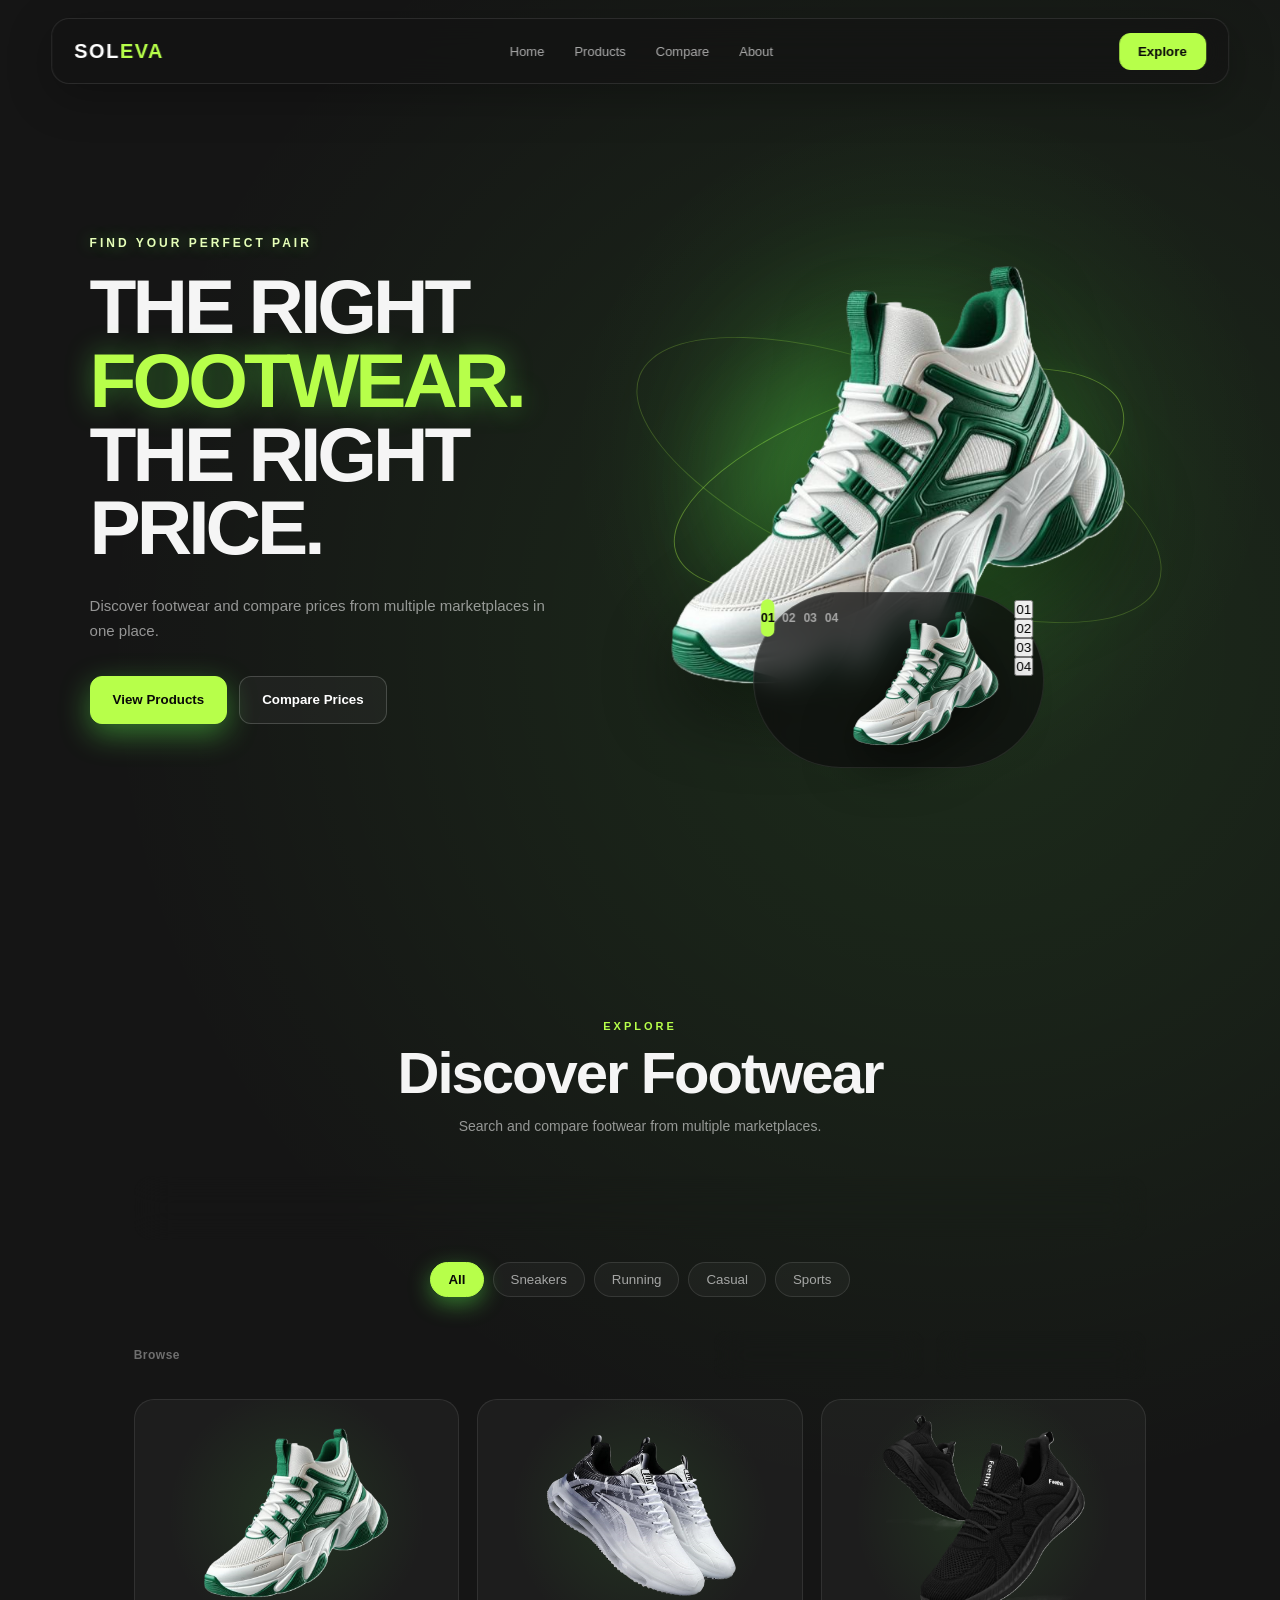
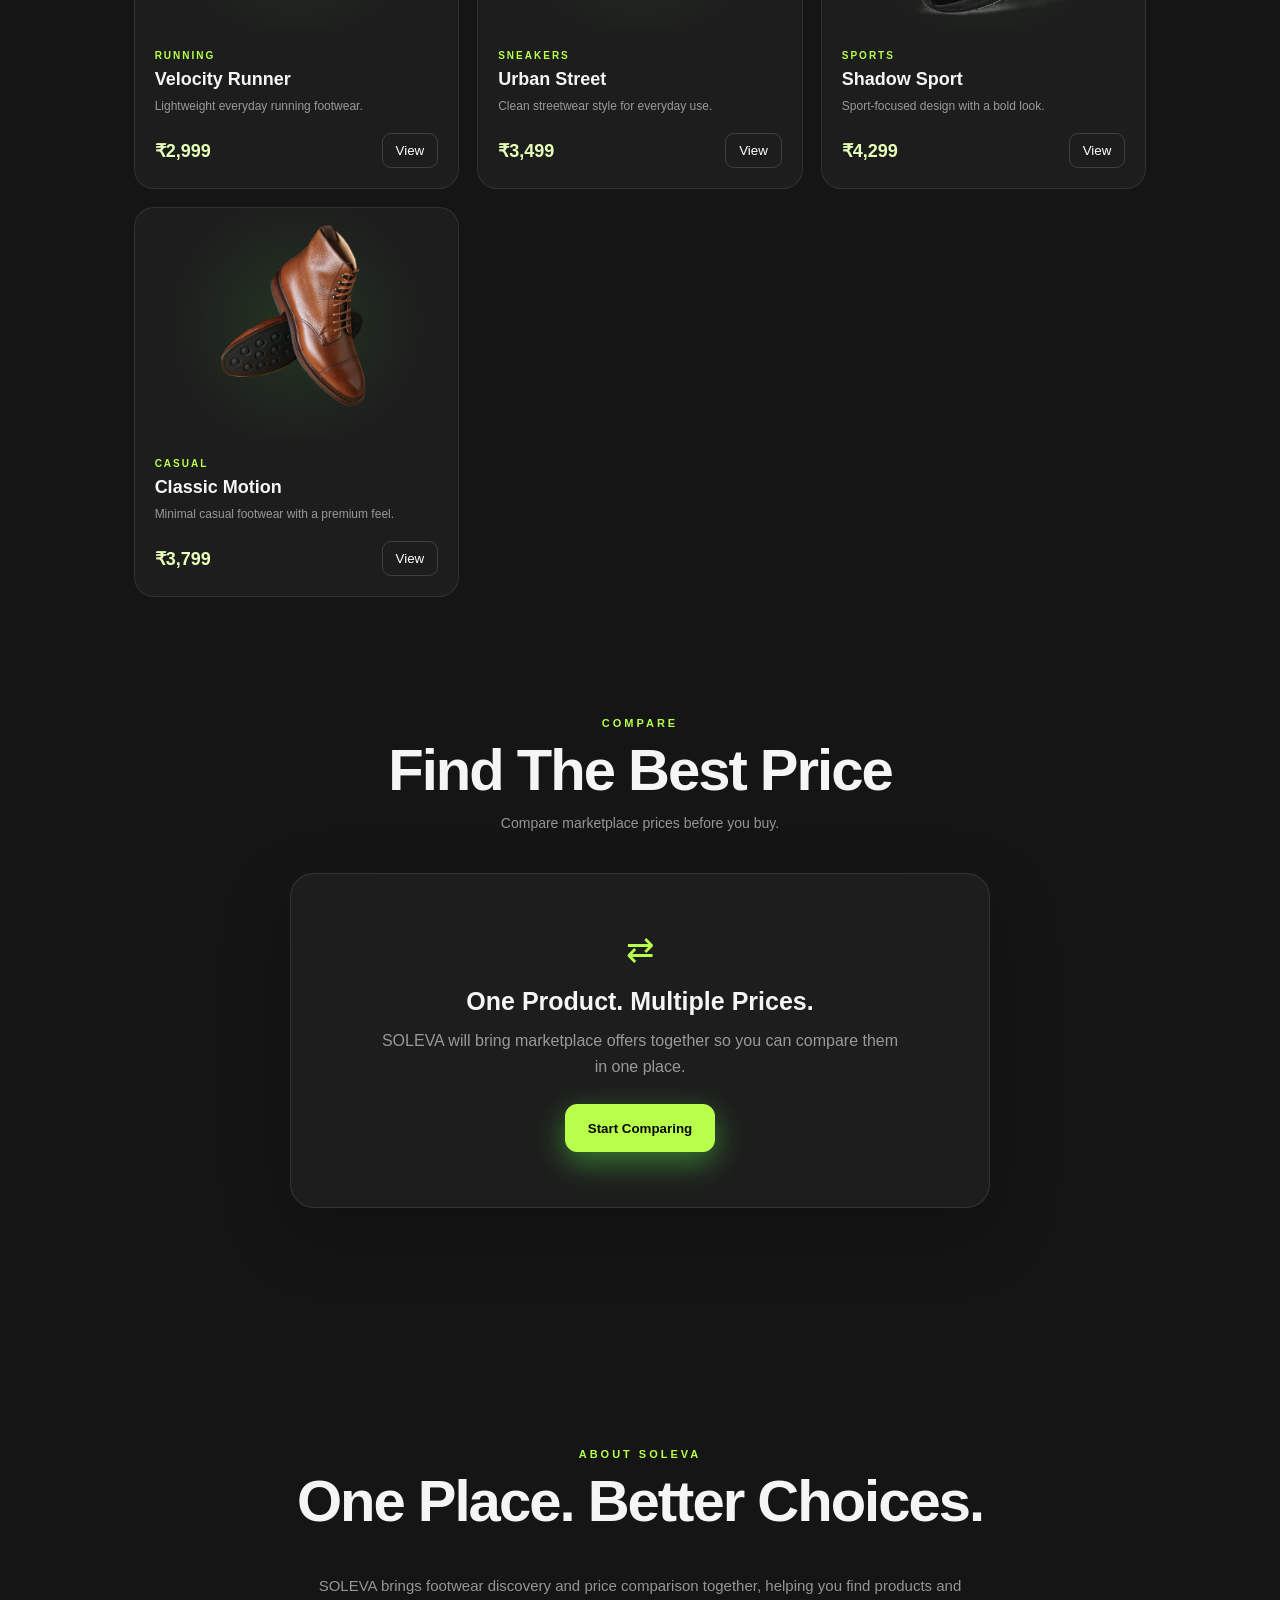
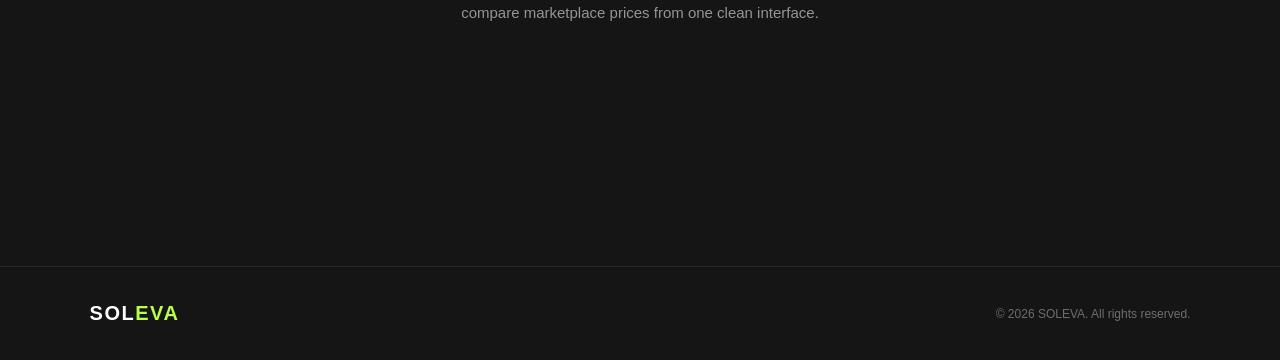
==== commit 7d20d573: "Update index.html" ====
--- a/Footwear-Price-Compare/Frontend/index.html
+++ b/Footwear-Price-Compare/Frontend/index.html
@@ -194,6 +194,26 @@
                     >
                         04
                     </button>
+
+
+
+
+                          <!-- HERO SHOE WITH TOUCH INTERACTION -->
+<div class="hero-shoe-wrap">
+    <img id="heroShoeImg" src="../Assets/images/shoe.png" alt="Soleva Showcase Shoe">
+</div>
+
+<!-- GREEN NEON PILL INDICATOR BAR -->
+<div class="pill-indicator-bar">
+    <button class="indicator-btn active" data-index="0">01</button>
+    <button class="indicator-btn" data-index="1">02</button>
+    <button class="indicator-btn" data-index="2">03</button>
+    <button class="indicator-btn" data-index="3">04</button>
+</div>
+                    
+
+
+                    
 
                 </div>
 
@@ -724,4 +744,4 @@
 
 </body>
 
-</html>+</html>
--- a/Footwear-Price-Compare/Frontend/style.css
+++ b/Footwear-Price-Compare/Frontend/style.css
@@ -3283,4 +3283,305 @@
         max-height: 85vh;
         overflow-y: auto;
     }
-}+}
+
+
+/* ==========================================
+   SOLEVA - MOBILE & TABLET RESPONSIVE FIXES
+========================================== */
+
+/* Tablet & Mobile Screens (Under 768px) */
+@media (max-width: 768px) {
+    /* Hero Section Adjustments */
+    .hero {
+        padding: 2rem 1rem 3rem;
+        text-align: center;
+        flex-direction: column;
+        gap: 2rem;
+    }
+
+    .hero-content {
+        max-width: 100%;
+    }
+
+    .hero-title {
+        font-size: 2.2rem;
+        line-height: 1.2;
+    }
+
+    .hero-subtitle {
+        font-size: 0.95rem;
+        margin: 0.8rem auto 1.5rem;
+    }
+
+    .hero-shoe-wrap {
+        max-width: 260px;
+        margin: 0 auto;
+    }
+
+    /* Filters & Search */
+    .controls-bar {
+        flex-direction: column;
+        align-items: stretch;
+        gap: 1rem;
+    }
+
+    .search-box {
+        width: 100%;
+    }
+
+    .category-filters {
+        display: flex;
+        overflow-x: auto;
+        white-space: nowrap;
+        padding-bottom: 8px;
+        gap: 8px;
+        scrollbar-width: none; /* Firefox */
+    }
+
+    .category-filters::-webkit-scrollbar {
+        display: none; /* Chrome/Safari */
+    }
+
+    .category-btn {
+        flex: 0 0 auto;
+        padding: 8px 16px;
+        font-size: 0.85rem;
+    }
+
+    /* Product Grid - Compact 2 Columns */
+    .products-grid {
+        grid-template-columns: repeat(2, 1fr);
+        gap: 12px;
+        padding: 10px 0;
+    }
+
+    .product-card {
+        padding: 12px;
+        border-radius: 16px;
+        display: flex;
+        flex-direction: column;
+        justify-content: space-between;
+    }
+
+    .product-card-image-wrap {
+        height: 120px;
+    }
+
+    .product-card-title {
+        font-size: 0.95rem;
+        margin: 4px 0;
+    }
+
+    .product-card-desc {
+        font-size: 0.75rem;
+        line-height: 1.3;
+        display: -webkit-box;
+        -webkit-line-clamp: 2;
+        -webkit-box-orient: vertical;
+        overflow: hidden;
+        margin-bottom: 8px;
+    }
+
+    .product-card-footer {
+        flex-direction: column;
+        align-items: stretch;
+        gap: 8px;
+    }
+
+    .product-card-price {
+        font-size: 0.95rem;
+        text-align: center;
+    }
+
+    .product-view {
+        width: 100%;
+        text-align: center;
+        padding: 8px 0;
+    }
+
+    /* Modal Mobile Optimization */
+    .product-modal-card {
+        width: 94%;
+        max-height: 88vh;
+        padding: 20px 16px;
+        grid-template-columns: 1fr;
+        overflow-y: auto;
+        border-radius: 20px;
+    }
+
+    .modal-product-image-wrap {
+        height: 180px;
+    }
+
+    .modal-product-name {
+        font-size: 1.5rem;
+    }
+
+    .marketplace-card {
+        flex-direction: column;
+        align-items: stretch;
+        gap: 10px;
+        padding: 12px;
+    }
+
+    .store-btn {
+        width: 100%;
+        text-align: center;
+    }
+}
+
+/* Extra Small Phones (Under 480px) */
+@media (max-width: 480px) {
+    .hero-title {
+        font-size: 1.8rem;
+    }
+
+    .hero-shoe-wrap {
+        max-width: 210px;
+    }
+
+    .products-grid {
+        grid-template-columns: repeat(2, 1fr);
+        gap: 10px;
+    }
+}
+
+
+/* Hero Shoe Auto-Switch Animation */
+.hero-shoe-wrap img {
+    transition: opacity 0.5s ease-in-out, transform 0.5s ease-in-out;
+    opacity: 1;
+}
+
+.hero-shoe-wrap img.fade-out {
+    opacity: 0;
+    transform: scale(0.95);
+}
+
+
+
+/* ==========================================
+   HERO SHOE FLOATING & FADE ANIMATION
+========================================== */
+
+/* Shoe ko hawa me float karwane ka container */
+.hero-shoe-wrap {
+    animation: floatShoe 3.5s ease-in-out infinite;
+    display: flex;
+    justify-content: center;
+    align-items: center;
+}
+
+.hero-shoe-wrap img {
+    transition: opacity 0.5s ease, transform 0.5s ease;
+    opacity: 1;
+    max-width: 100%;
+    filter: drop-shadow(0px 15px 25px rgba(0, 0, 0, 0.6));
+}
+
+/* Jab shoe badle tab Halki si rotate + fade-out animation */
+.hero-shoe-wrap img.fade-out {
+    opacity: 0;
+    transform: scale(0.9) rotate(-6deg);
+}
+
+/* Floating Keyframes */
+@keyframes floatShoe {
+    0% {
+        transform: translateY(0px) rotate(0deg);
+    }
+    50% {
+        transform: translateY(-16px) rotate(-2deg); /* Smoothly upar jayega */
+    }
+    100% {
+        transform: translateY(0px) rotate(0deg);  /* Wapas niche aayega */
+    }
+/* ==========================================
+   PURE CSS FLOATING ANIMATION
+========================================== */
+.hero-shoe-wrap, 
+.hero-shoe-wrap img, 
+.hero-image-wrap img {
+    animation: floatAnimation 3s ease-in-out infinite !important;
+}
+
+@keyframes floatAnimation {
+    0% {
+        transform: translateY(0px) rotate(0deg);
+    }
+    50% {
+        transform: translateY(-18px) rotate(-3deg); /* Shoe 18px upar float karega */
+    }
+    100% {
+        transform: translateY(0px) rotate(0deg); /* Wapas original position */
+    }
+}
+
+
+
+
+/* ==========================================
+   SOLEVA ULTIMATE FLOATING & PILL ANIMATION
+========================================== */
+
+/* 1. Shoe Floating Effect (Continuous & Smooth) */
+.hero-shoe-wrap img, 
+#heroShoeImg {
+    cursor: pointer;
+    animation: solevaFloat 3.8s ease-in-out infinite !important;
+    transition: opacity 0.6s cubic-bezier(0.4, 0, 0.2, 1), transform 0.6s cubic-bezier(0.4, 0, 0.2, 1);
+    will-change: transform, opacity;
+}
+
+@keyframes solevaFloat {
+    0% {
+        transform: translateY(0px) rotate(0deg);
+    }
+    50% {
+        transform: translateY(-18px) rotate(-3deg); /* Hawa me float karega */
+    }
+    100% {
+        transform: translateY(0px) rotate(0deg);
+    }
+}
+
+/* 2. Shoe Smooth Fade-Out & Transition */
+.shoe-fade-out {
+    opacity: 0 !important;
+    transform: translateY(22px) scale(0.92) rotate(-6deg) !important;
+}
+
+/* 3. Black Pill Container (Matching Screenshot) */
+.pill-indicator-bar {
+    display: inline-flex;
+    align-items: center;
+    background: rgba(18, 22, 18, 0.85);
+    border: 1px solid rgba(136, 255, 0, 0.25);
+    border-radius: 30px;
+    padding: 5px 8px;
+    gap: 6px;
+    margin-top: 1.5rem;
+    backdrop-filter: blur(10px);
+}
+
+/* Indicator Buttons (01, 02, 03, 04) */
+.indicator-btn {
+    background: transparent;
+    border: none;
+    color: #8a8d9b;
+    font-size: 0.8rem;
+    font-weight: 700;
+    padding: 6px 14px;
+    border-radius: 20px;
+    cursor: pointer;
+    transition: all 0.4s cubic-bezier(0.4, 0, 0.2, 1);
+}
+
+/* Left-to-Right Green Active Transfer Effect */
+.indicator-btn.active {
+    background: #88ff00; /* Exact Soleva Green */
+    color: #000000;
+    box-shadow: 0 0 15px rgba(136, 255, 0, 0.6);
+    transform: scale(1.08);
+}
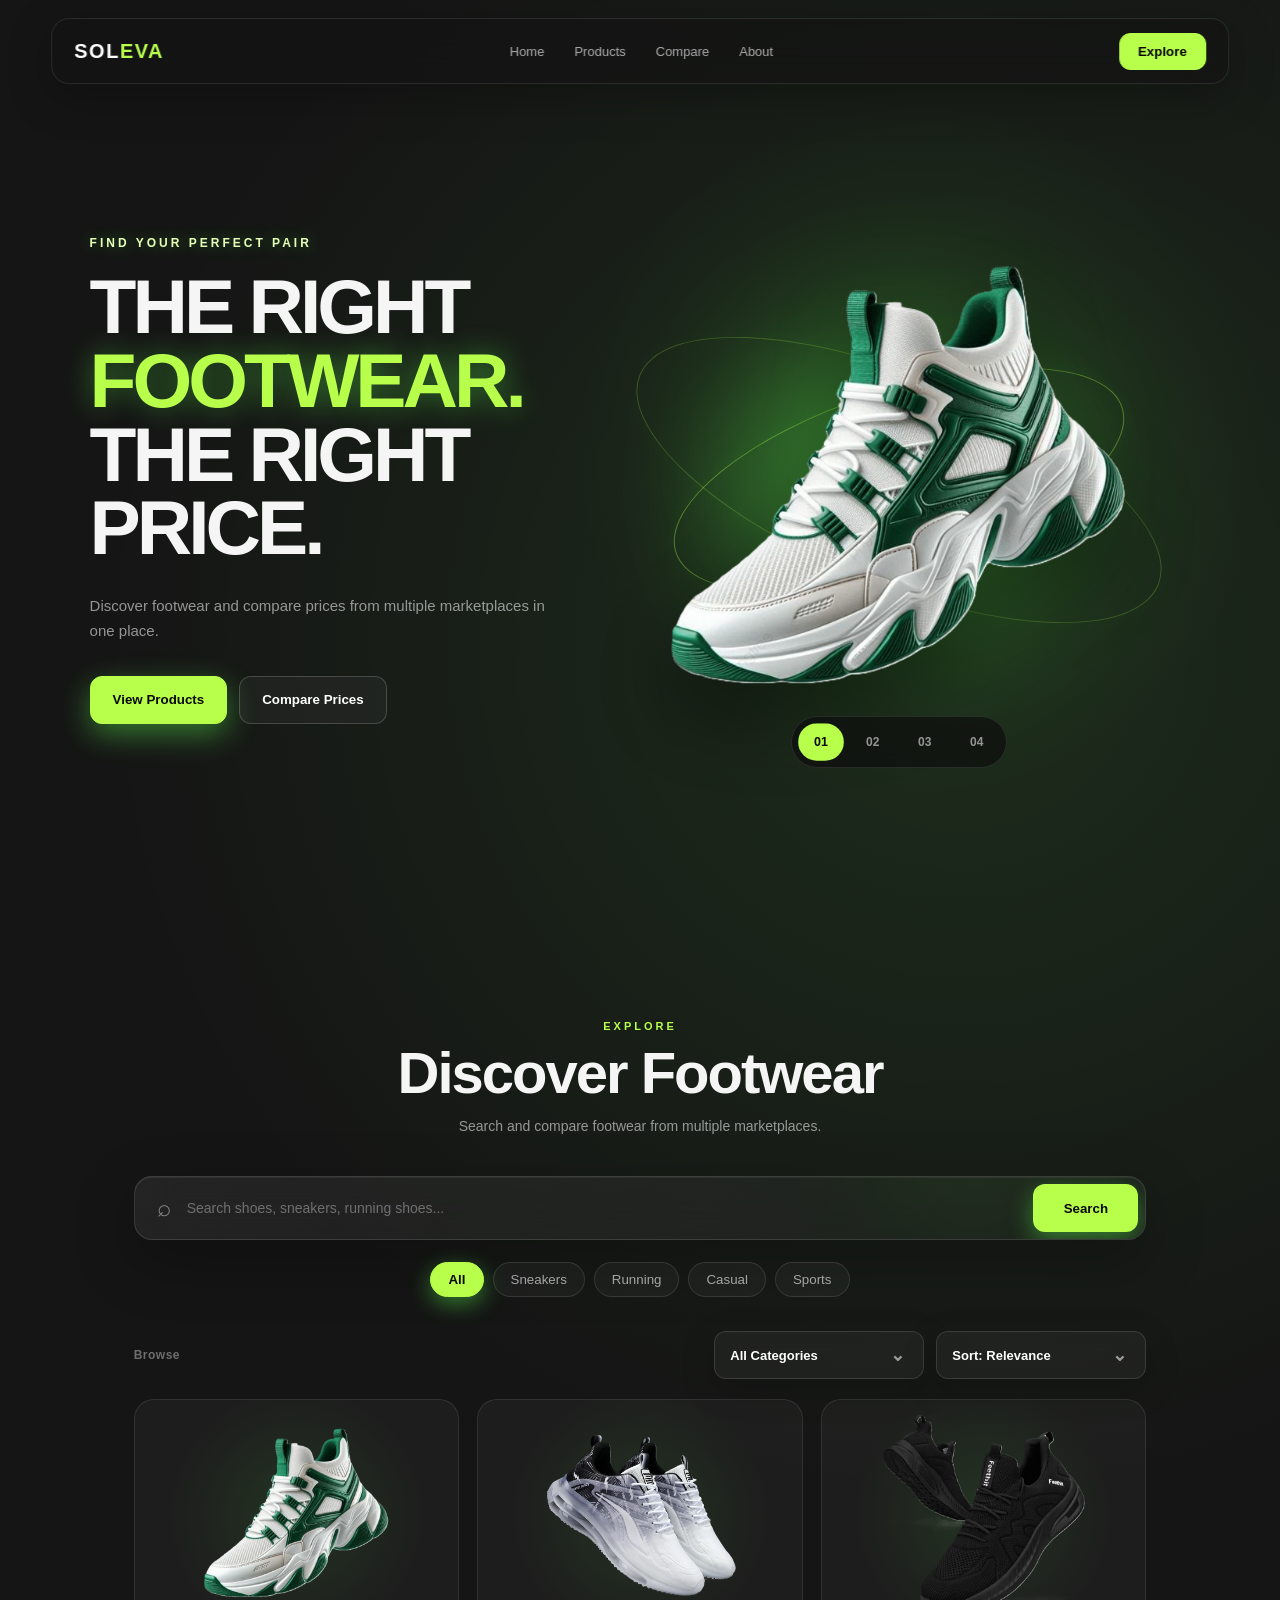
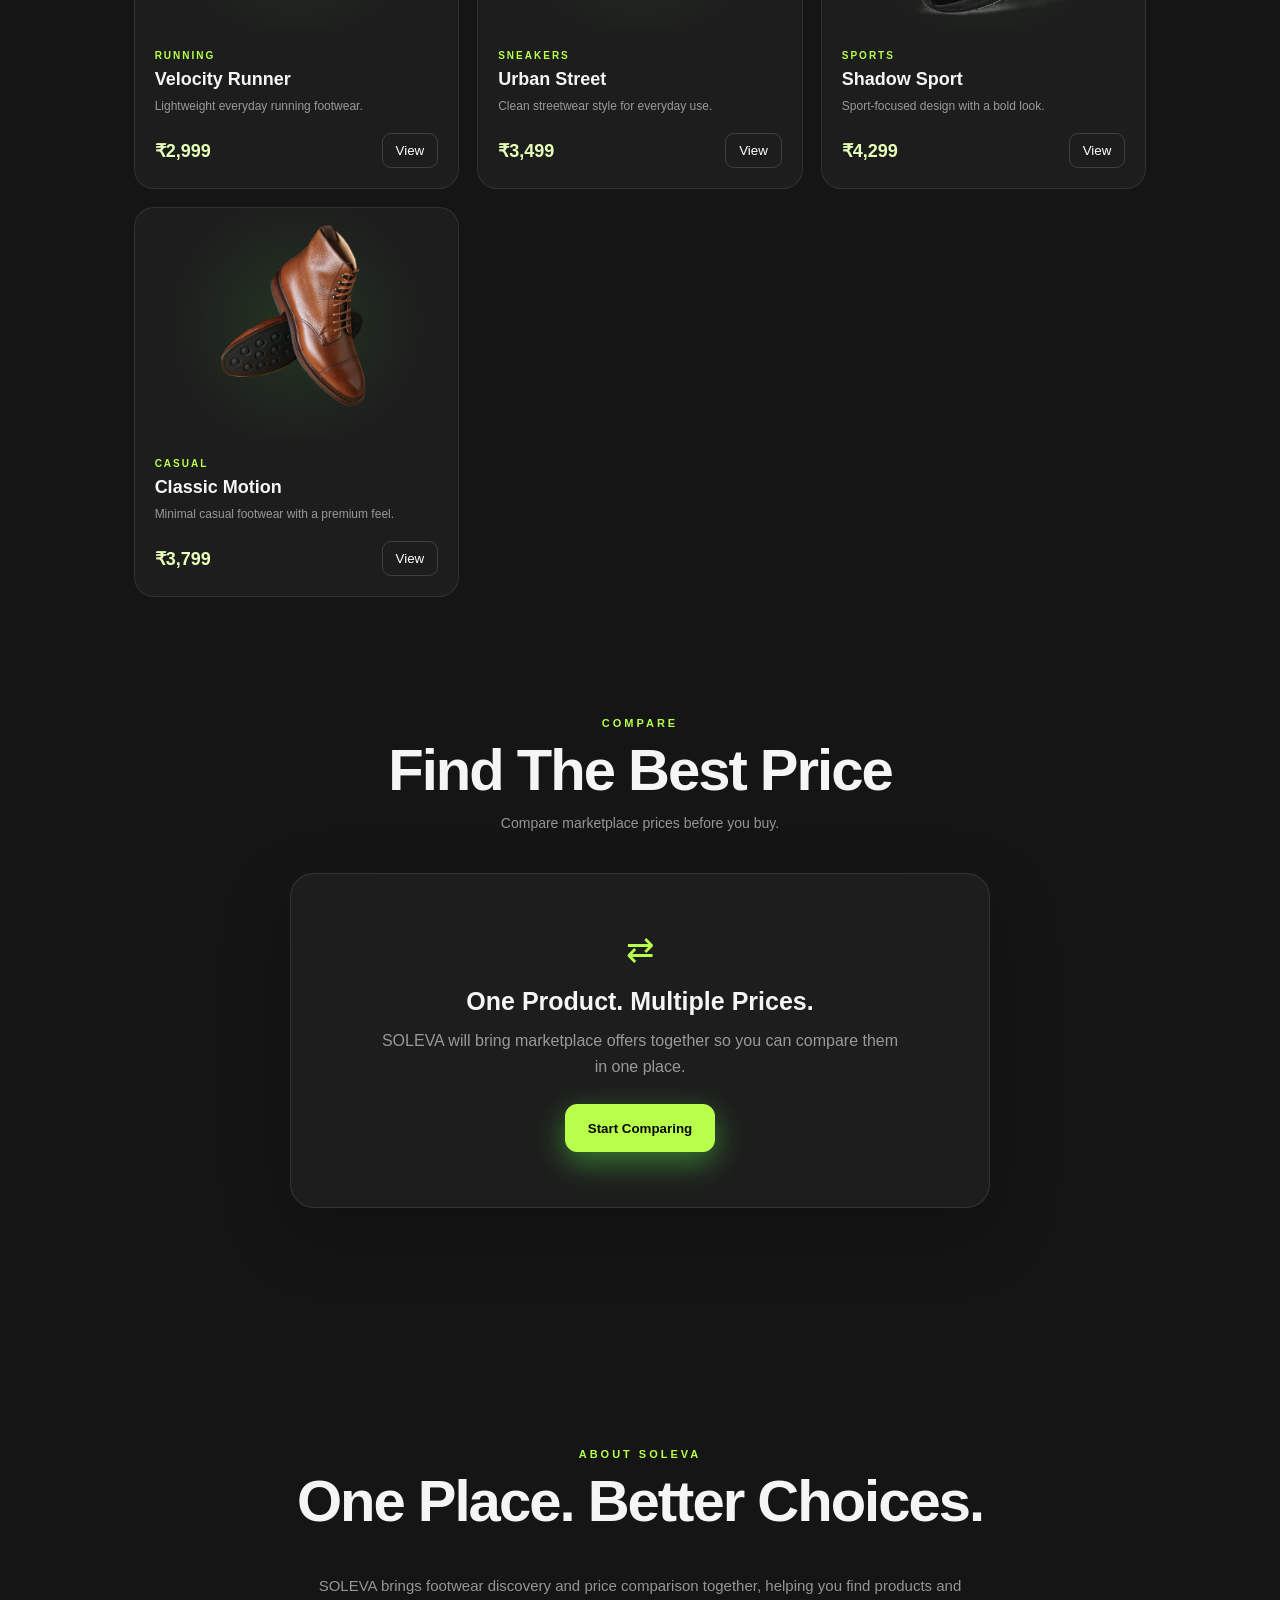
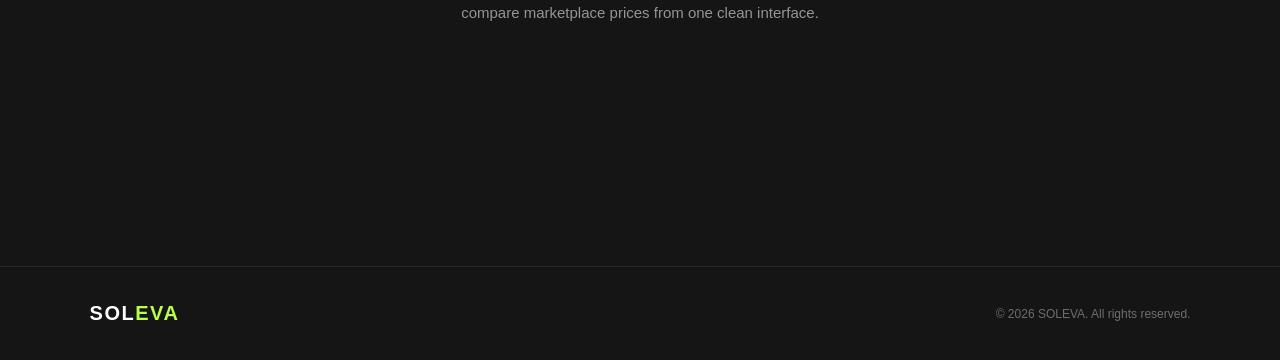
==== commit e616c83d: "Update index.html" ====
--- a/Footwear-Price-Compare/Frontend/index.html
+++ b/Footwear-Price-Compare/Frontend/index.html
@@ -194,26 +194,6 @@
                     >
                         04
                     </button>
-
-
-
-
-                          <!-- HERO SHOE WITH TOUCH INTERACTION -->
-<div class="hero-shoe-wrap">
-    <img id="heroShoeImg" src="../Assets/images/shoe.png" alt="Soleva Showcase Shoe">
-</div>
-
-<!-- GREEN NEON PILL INDICATOR BAR -->
-<div class="pill-indicator-bar">
-    <button class="indicator-btn active" data-index="0">01</button>
-    <button class="indicator-btn" data-index="1">02</button>
-    <button class="indicator-btn" data-index="2">03</button>
-    <button class="indicator-btn" data-index="3">04</button>
-</div>
-                    
-
-
-                    
 
                 </div>
 
--- a/Footwear-Price-Compare/Frontend/style.css
+++ b/Footwear-Price-Compare/Frontend/style.css
@@ -3285,7 +3285,6 @@
     }
 }
 
-
 /* ==========================================
    SOLEVA - MOBILE & TABLET RESPONSIVE FIXES
 ========================================== */
@@ -3378,6 +3377,7 @@
         line-height: 1.3;
         display: -webkit-box;
         -webkit-line-clamp: 2;
+        line-clamp: 2;
         -webkit-box-orient: vertical;
         overflow: hidden;
         margin-bottom: 8px;
@@ -3446,142 +3446,3 @@
         gap: 10px;
     }
 }
-
-
-/* Hero Shoe Auto-Switch Animation */
-.hero-shoe-wrap img {
-    transition: opacity 0.5s ease-in-out, transform 0.5s ease-in-out;
-    opacity: 1;
-}
-
-.hero-shoe-wrap img.fade-out {
-    opacity: 0;
-    transform: scale(0.95);
-}
-
-
-
-/* ==========================================
-   HERO SHOE FLOATING & FADE ANIMATION
-========================================== */
-
-/* Shoe ko hawa me float karwane ka container */
-.hero-shoe-wrap {
-    animation: floatShoe 3.5s ease-in-out infinite;
-    display: flex;
-    justify-content: center;
-    align-items: center;
-}
-
-.hero-shoe-wrap img {
-    transition: opacity 0.5s ease, transform 0.5s ease;
-    opacity: 1;
-    max-width: 100%;
-    filter: drop-shadow(0px 15px 25px rgba(0, 0, 0, 0.6));
-}
-
-/* Jab shoe badle tab Halki si rotate + fade-out animation */
-.hero-shoe-wrap img.fade-out {
-    opacity: 0;
-    transform: scale(0.9) rotate(-6deg);
-}
-
-/* Floating Keyframes */
-@keyframes floatShoe {
-    0% {
-        transform: translateY(0px) rotate(0deg);
-    }
-    50% {
-        transform: translateY(-16px) rotate(-2deg); /* Smoothly upar jayega */
-    }
-    100% {
-        transform: translateY(0px) rotate(0deg);  /* Wapas niche aayega */
-    }
-/* ==========================================
-   PURE CSS FLOATING ANIMATION
-========================================== */
-.hero-shoe-wrap, 
-.hero-shoe-wrap img, 
-.hero-image-wrap img {
-    animation: floatAnimation 3s ease-in-out infinite !important;
-}
-
-@keyframes floatAnimation {
-    0% {
-        transform: translateY(0px) rotate(0deg);
-    }
-    50% {
-        transform: translateY(-18px) rotate(-3deg); /* Shoe 18px upar float karega */
-    }
-    100% {
-        transform: translateY(0px) rotate(0deg); /* Wapas original position */
-    }
-}
-
-
-
-
-/* ==========================================
-   SOLEVA ULTIMATE FLOATING & PILL ANIMATION
-========================================== */
-
-/* 1. Shoe Floating Effect (Continuous & Smooth) */
-.hero-shoe-wrap img, 
-#heroShoeImg {
-    cursor: pointer;
-    animation: solevaFloat 3.8s ease-in-out infinite !important;
-    transition: opacity 0.6s cubic-bezier(0.4, 0, 0.2, 1), transform 0.6s cubic-bezier(0.4, 0, 0.2, 1);
-    will-change: transform, opacity;
-}
-
-@keyframes solevaFloat {
-    0% {
-        transform: translateY(0px) rotate(0deg);
-    }
-    50% {
-        transform: translateY(-18px) rotate(-3deg); /* Hawa me float karega */
-    }
-    100% {
-        transform: translateY(0px) rotate(0deg);
-    }
-}
-
-/* 2. Shoe Smooth Fade-Out & Transition */
-.shoe-fade-out {
-    opacity: 0 !important;
-    transform: translateY(22px) scale(0.92) rotate(-6deg) !important;
-}
-
-/* 3. Black Pill Container (Matching Screenshot) */
-.pill-indicator-bar {
-    display: inline-flex;
-    align-items: center;
-    background: rgba(18, 22, 18, 0.85);
-    border: 1px solid rgba(136, 255, 0, 0.25);
-    border-radius: 30px;
-    padding: 5px 8px;
-    gap: 6px;
-    margin-top: 1.5rem;
-    backdrop-filter: blur(10px);
-}
-
-/* Indicator Buttons (01, 02, 03, 04) */
-.indicator-btn {
-    background: transparent;
-    border: none;
-    color: #8a8d9b;
-    font-size: 0.8rem;
-    font-weight: 700;
-    padding: 6px 14px;
-    border-radius: 20px;
-    cursor: pointer;
-    transition: all 0.4s cubic-bezier(0.4, 0, 0.2, 1);
-}
-
-/* Left-to-Right Green Active Transfer Effect */
-.indicator-btn.active {
-    background: #88ff00; /* Exact Soleva Green */
-    color: #000000;
-    box-shadow: 0 0 15px rgba(136, 255, 0, 0.6);
-    transform: scale(1.08);
-}
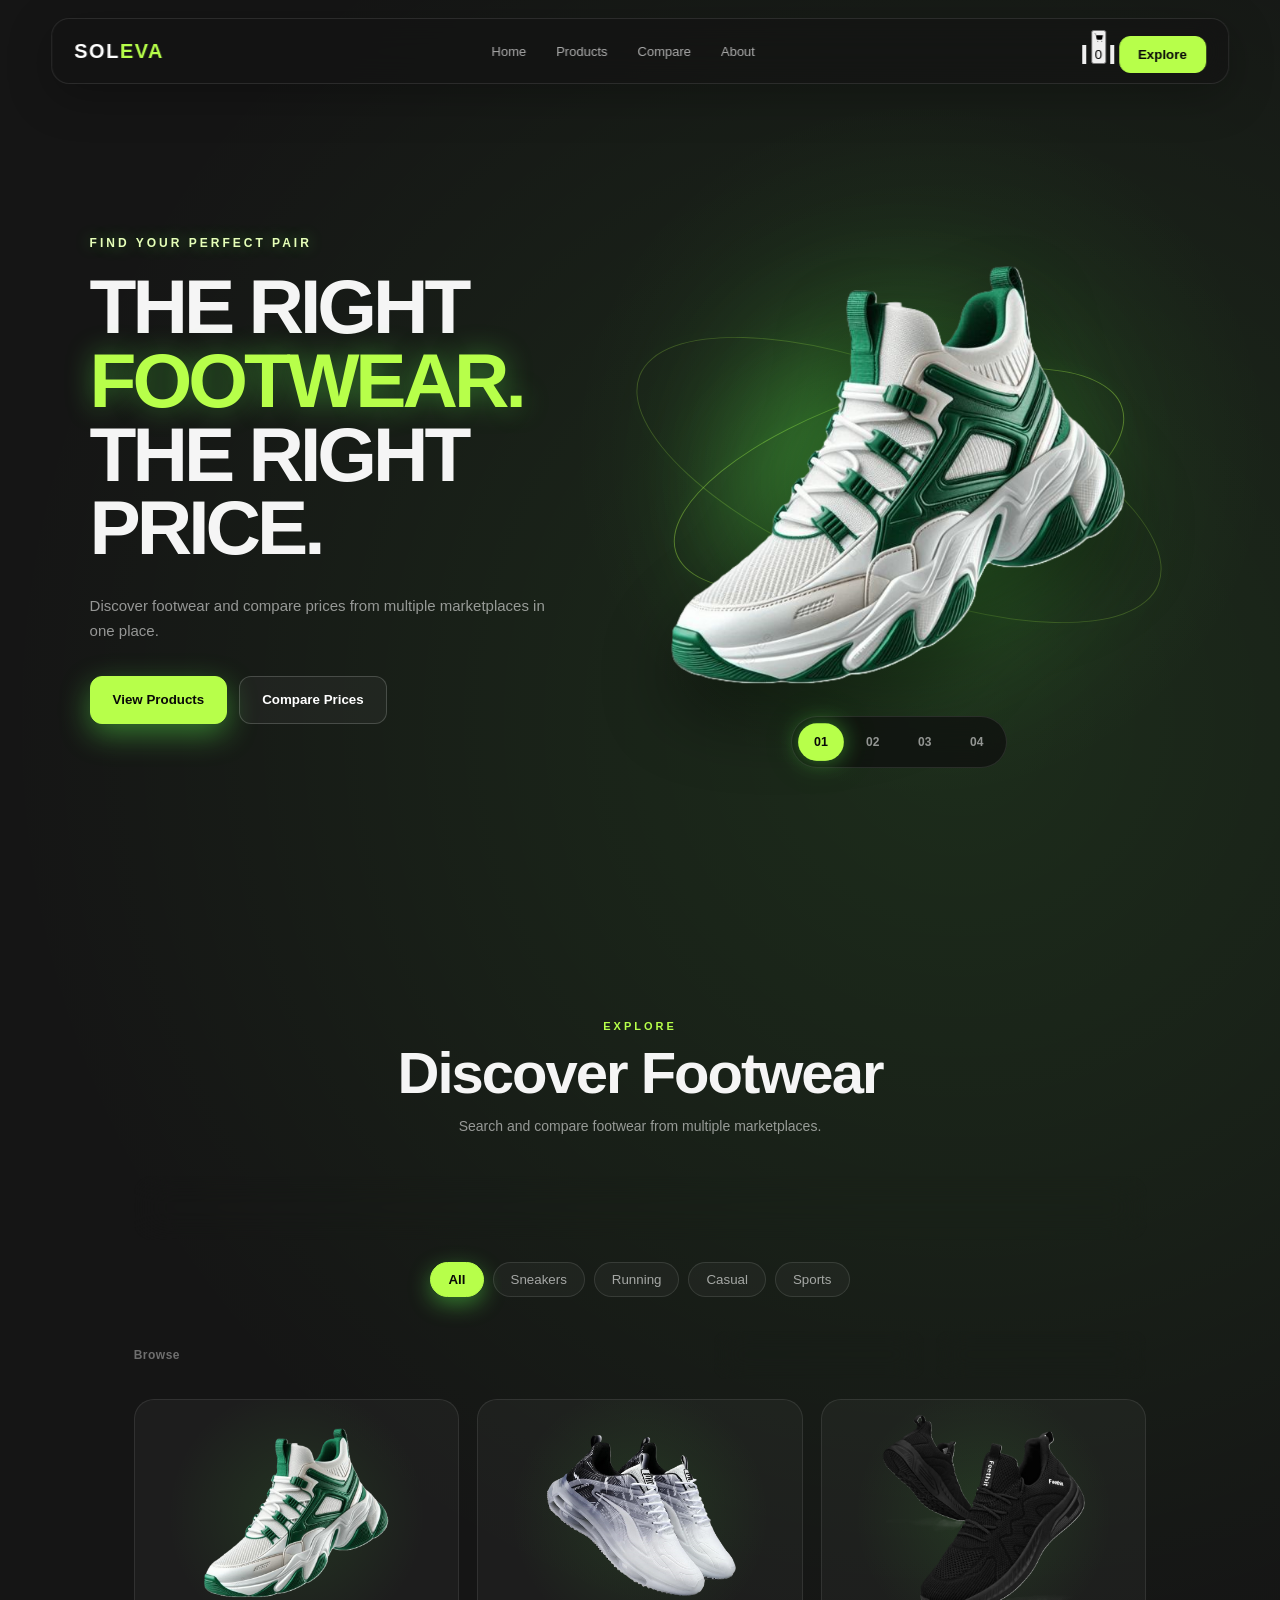
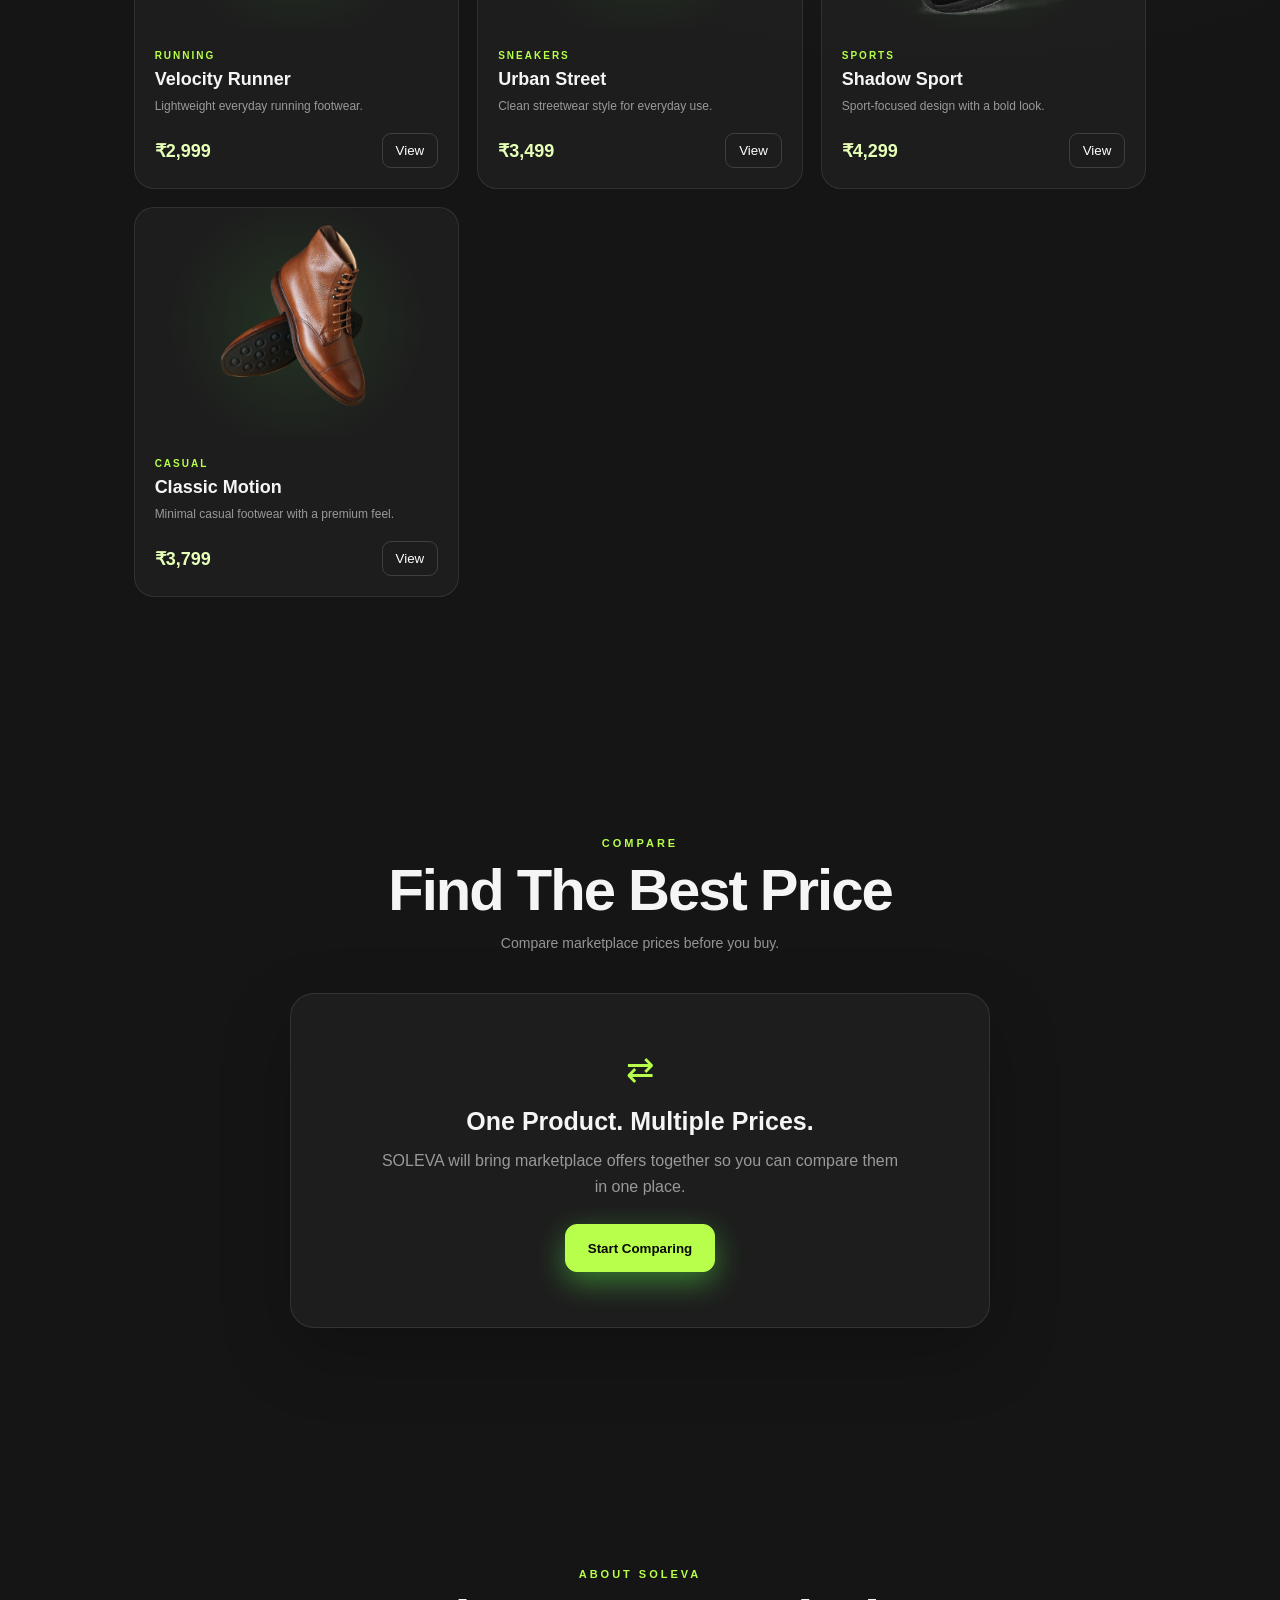
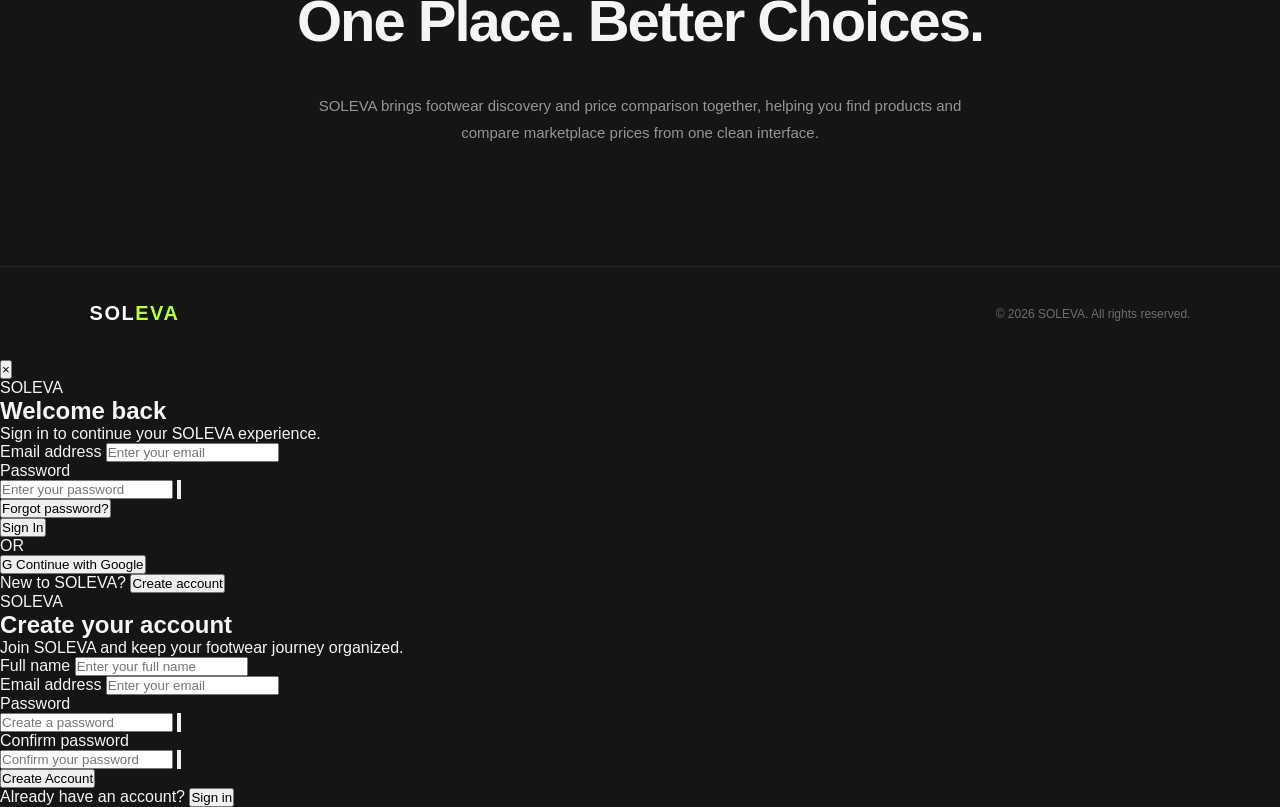
==== commit bdc537c7: "Update index.html" ====
--- a/Footwear-Price-Compare/Frontend/index.html
+++ b/Footwear-Price-Compare/Frontend/index.html
@@ -44,13 +44,84 @@
         </nav>
 
 
-        <button
-            class="nav-button"
-            type="button"
-            data-scroll="products"
-        >
-            Explore
-        </button>
+        <!-- Navbar Actions -->
+
+        <div class="nav-actions">
+
+
+            <!-- Wishlist -->
+
+            <button
+                class="nav-icon-btn"
+                id="wishlist-btn"
+                type="button"
+                aria-label="Wishlist"
+            >
+
+                <svg viewBox="0 0 24 24" aria-hidden="true">
+
+                    <path d="M20.84 4.61a5.5 5.5 0 0 0-7.78 0L12 5.67l-1.06-1.06a5.5 5.5 0 0 0-7.78 7.78L12 21.23l8.84-8.84a5.5 5.5 0 0 0 0-7.78z"/>
+
+                </svg>
+
+            </button>
+
+
+            <!-- Cart -->
+
+            <button
+                class="nav-icon-btn"
+                id="cart-btn"
+                type="button"
+                aria-label="Cart"
+            >
+
+                <svg viewBox="0 0 24 24" aria-hidden="true">
+
+                    <path d="M3 3h2l2.4 12.1a2 2 0 0 0 2 1.6h7.9a2 2 0 0 0 2-1.6L21 7H6"/>
+
+                    <circle cx="10" cy="20" r="1"/>
+
+                    <circle cx="18" cy="20" r="1"/>
+
+                </svg>
+
+                <span class="cart-count">0</span>
+
+            </button>
+
+
+            <!-- Account -->
+
+            <button
+                class="nav-icon-btn account-btn"
+                id="account-btn"
+                type="button"
+                aria-label="Account"
+            >
+
+                <svg viewBox="0 0 24 24" aria-hidden="true">
+
+                    <circle cx="12" cy="8" r="4"/>
+
+                    <path d="M4 21a8 8 0 0 1 16 0"/>
+
+                </svg>
+
+            </button>
+
+
+            <!-- Explore -->
+
+            <button
+                class="nav-button"
+                type="button"
+                data-scroll="products"
+            >
+                Explore
+            </button>
+
+        </div>
 
     </header>
 
@@ -320,145 +391,166 @@
 
 
 
-  <!-- =========================================
-     PRODUCT CONTROLS
-     ========================================= -->
-
-<div class="product-controls">
-
-    <div class="control-label">
-        Browse
-    </div>
-
-    <!-- CATEGORY -->
-
-    <div
-        class="custom-dropdown"
-        id="category-dropdown"
-    >
-
-        <button
-            type="button"
-            class="custom-dropdown-button"
-        >
-            <span class="dropdown-value">
-                All Categories
-            </span>
-
-            <span class="dropdown-arrow">
-                ⌄
-            </span>
-        </button>
-
-        <div class="custom-dropdown-menu">
-
-            <button
-                type="button"
-                class="custom-option active"
-                data-value="all"
-            >
-                All Categories
-            </button>
-
-            <button
-                type="button"
-                class="custom-option"
-                data-value="sneakers"
-            >
-                Sneakers
-            </button>
-
-            <button
-                type="button"
-                class="custom-option"
-                data-value="running"
-            >
-                Running
-            </button>
-
-            <button
-                type="button"
-                class="custom-option"
-                data-value="casual"
-            >
-                Casual
-            </button>
-
-            <button
-                type="button"
-                class="custom-option"
-                data-value="sports"
-            >
-                Sports
-            </button>
-
-        </div>
-
-    </div>
-
-<!-- SORT -->
-
-    <div
-        class="custom-dropdown"
-        id="sort-dropdown"
-    >
-
-        <button
-            type="button"
-            class="custom-dropdown-button"
-        >
-            <span class="dropdown-value">
-                Sort: Relevance
-            </span>
-
-            <span class="dropdown-arrow">
-                ⌄
-            </span>
-        </button>
-
-        <div class="custom-dropdown-menu">
-
-            <button
-                type="button"
-                class="custom-option active"
-                data-value="relevance"
-            >
-                Sort: Relevance
-            </button>
-
-            <button
-                type="button"
-                class="custom-option"
-                data-value="price-low"
-            >
-                Price: Low to High
-            </button>
-
-            <button
-                type="button"
-                class="custom-option"
-                data-value="price-high"
-            >
-                Price: High to Low
-            </button>
-
-        </div>
-
-    </div>
-
-</div>
-
-    <!-- =========================================
-     PRODUCT GRID
-     ========================================= -->
-
-<div
-    id="products-grid"
-    class="products-grid"
-></div>
-
-
-    
+            <!-- =========================================
+                 PRODUCT CONTROLS
+                 ========================================= -->
+
+            <div class="product-controls">
+
+                <div class="control-label">
+                    Browse
+                </div>
+
+
+                <!-- CATEGORY -->
+
+                <div
+                    class="custom-dropdown"
+                    id="category-dropdown"
+                >
+
+                    <button
+                        type="button"
+                        class="custom-dropdown-button"
+                    >
+
+                        <span class="dropdown-value">
+                            All Categories
+                        </span>
+
+                        <span class="dropdown-arrow">
+                            ⌄
+                        </span>
+
+                    </button>
+
+
+                    <div class="custom-dropdown-menu">
+
+
+                        <button
+                            type="button"
+                            class="custom-option active"
+                            data-value="all"
+                        >
+                            All Categories
+                        </button>
+
+
+                        <button
+                            type="button"
+                            class="custom-option"
+                            data-value="sneakers"
+                        >
+                            Sneakers
+                        </button>
+
+
+                        <button
+                            type="button"
+                            class="custom-option"
+                            data-value="running"
+                        >
+                            Running
+                        </button>
+
+
+                        <button
+                            type="button"
+                            class="custom-option"
+                            data-value="casual"
+                        >
+                            Casual
+                        </button>
+
+
+                        <button
+                            type="button"
+                            class="custom-option"
+                            data-value="sports"
+                        >
+                            Sports
+                        </button>
+
+                    </div>
+
+                </div>
+
+
+
+                <!-- SORT -->
+
+                <div
+                    class="custom-dropdown"
+                    id="sort-dropdown"
+                >
+
+                    <button
+                        type="button"
+                        class="custom-dropdown-button"
+                    >
+
+                        <span class="dropdown-value">
+                            Sort: Relevance
+                        </span>
+
+                        <span class="dropdown-arrow">
+                            ⌄
+                        </span>
+
+                    </button>
+
+
+                    <div class="custom-dropdown-menu">
+
+
+                        <button
+                            type="button"
+                            class="custom-option active"
+                            data-value="relevance"
+                        >
+                            Sort: Relevance
+                        </button>
+
+
+                        <button
+                            type="button"
+                            class="custom-option"
+                            data-value="price-low"
+                        >
+                            Price: Low to High
+                        </button>
+
+
+                        <button
+                            type="button"
+                            class="custom-option"
+                            data-value="price-high"
+                        >
+                            Price: High to Low
+                        </button>
+
+                    </div>
+
+                </div>
+
+            </div>
+
+
+
+            <!-- =========================================
+                 PRODUCT GRID
+                 ========================================= -->
+
+            <div
+                id="products-grid"
+                class="products-grid"
+            ></div>
+
+
+        </section>
+
+
 
         <!-- =========================================
              COMPARE
@@ -592,136 +684,616 @@
 
 
 
-   <!-- ========================================== -->
-<!-- SOLEVA PREMIUM PRODUCT DETAILS MODAL -->
-<!-- ========================================== -->
-<div id="product-modal" class="product-modal" aria-hidden="true">
-    <div class="product-modal-backdrop"></div>
-    <div class="product-modal-card" role="dialog" aria-modal="true">
-        
-        <button id="product-modal-close" class="product-modal-close" type="button" aria-label="Close modal">
-            &times;
-        </button>
-
-        <div class="modal-product-image-wrap">
-            <div class="modal-product-glow"></div>
-            <img id="modal-product-image" class="modal-product-image" src="" alt="Product">
+    <!-- =========================================
+         SOLEVA PREMIUM PRODUCT DETAILS MODAL
+         ========================================= -->
+
+    <div
+        id="product-modal"
+        class="product-modal"
+        aria-hidden="true"
+    >
+
+        <div class="product-modal-backdrop"></div>
+
+
+        <div
+            class="product-modal-card"
+            role="dialog"
+            aria-modal="true"
+        >
+
+
+            <button
+                id="product-modal-close"
+                class="product-modal-close"
+                type="button"
+                aria-label="Close modal"
+            >
+                &times;
+            </button>
+
+
+            <div class="modal-product-image-wrap">
+
+                <div class="modal-product-glow"></div>
+
+                <img
+                    id="modal-product-image"
+                    class="modal-product-image"
+                    src=""
+                    alt="Product"
+                >
+
+            </div>
+
+
+            <div class="modal-product-info">
+
+                <span class="modal-product-badge">
+                    SOLEVA VERIFIED
+                </span>
+
+
+                <span
+                    id="modal-product-category"
+                    class="modal-product-category"
+                >
+                    RUNNING
+                </span>
+
+
+                <h2
+                    id="modal-product-name"
+                    class="modal-product-name"
+                >
+                    Velocity Runner
+                </h2>
+
+
+                <p
+                    id="modal-product-description"
+                    class="modal-product-description"
+                >
+                    Lightweight everyday running footwear.
+                </p>
+
+
+                <div class="modal-product-price-card">
+
+                    <span class="price-label">
+                        Starting from
+                    </span>
+
+                    <span
+                        id="modal-product-price"
+                        class="modal-product-price"
+                    >
+                        ₹2,999
+                    </span>
+
+                </div>
+
+
+                <div class="marketplace-section">
+
+                    <p class="marketplace-title">
+                        COMPARE MARKETPLACE PRICES
+                    </p>
+
+
+                    <div class="marketplace-buttons-grid">
+
+
+                        <!-- AMAZON -->
+
+                        <div class="marketplace-card amazon-card">
+
+                            <div class="store-info">
+
+                                <span class="store-name">
+                                    Amazon
+                                </span>
+
+                                <span class="store-status">
+                                    Check live offer
+                                </span>
+
+                            </div>
+
+
+                            <a
+                                id="modal-amazon-link"
+                                href="#"
+                                target="_blank"
+                                rel="noopener noreferrer"
+                                class="store-btn amazon-btn"
+                            >
+                                View Deal &rarr;
+                            </a>
+
+                        </div>
+
+
+
+                        <!-- FLIPKART -->
+
+                        <div class="marketplace-card flipkart-card">
+
+                            <div class="store-info">
+
+                                <span class="store-name">
+                                    Flipkart
+                                </span>
+
+                                <span class="store-status">
+                                    Check live offer
+                                </span>
+
+                            </div>
+
+
+                            <a
+                                id="modal-flipkart-link"
+                                href="#"
+                                target="_blank"
+                                rel="noopener noreferrer"
+                                class="store-btn flipkart-btn"
+                            >
+                                View Deal &rarr;
+                            </a>
+
+                        </div>
+
+                    </div>
+
+                </div>
+
+
+                <p class="modal-disclaimer">
+
+                    Marketplace prices will be connected
+                    through official affiliate/API data.
+
+                </p>
+
+            </div>
+
         </div>
 
-        <div class="modal-product-info">
-            <span class="modal-product-badge">SOLEVA VERIFIED</span>
-            <span id="modal-product-category" class="modal-product-category">RUNNING</span>
-            
-            <h2 id="modal-product-name" class="modal-product-name">Velocity Runner</h2>
-            <p id="modal-product-description" class="modal-product-description">Lightweight everyday running footwear.</p>
-
-            <div class="modal-product-price-card">
-                <span class="price-label">Starting from</span>
-                <span id="modal-product-price" class="modal-product-price">₹2,999</span>
+    </div>
+
+
+
+    <!-- =========================================
+         SOLEVA — SIGN IN / ACCOUNT POPUP
+         ========================================= -->
+
+    <div
+        class="auth-overlay"
+        id="auth-overlay"
+    >
+
+
+        <div class="auth-modal">
+
+
+            <!-- =====================================
+                 SIGN IN PANEL
+                 ===================================== -->
+
+            <div
+                class="auth-signin-view"
+                id="auth-signin-view"
+            >
+
+
+                <!-- Close -->
+
+                <button
+                    class="auth-close"
+                    id="auth-close"
+                    type="button"
+                    aria-label="Close"
+                >
+                    ×
+                </button>
+
+
+                <!-- Brand -->
+
+                <div class="auth-logo">
+                    SOL<span>EVA</span>
+                </div>
+
+
+                <!-- Heading -->
+
+                <div class="auth-heading">
+
+                    <h2>
+                        Welcome back
+                    </h2>
+
+                    <p>
+                        Sign in to continue your SOLEVA experience.
+                    </p>
+
+                </div>
+
+
+                <!-- Sign In Form -->
+
+                <form id="sign-in-form">
+
+
+                    <!-- Email -->
+
+                    <div class="auth-field">
+
+                        <label for="signin-email">
+                            Email address
+                        </label>
+
+
+                        <input
+                            type="email"
+                            id="signin-email"
+                            placeholder="Enter your email"
+                            autocomplete="email"
+                            required
+                        >
+
+                    </div>
+
+
+
+                    <!-- Password -->
+
+                    <div class="auth-field">
+
+                        <label for="signin-password">
+                            Password
+                        </label>
+
+
+                        <div class="password-wrapper">
+
+
+                            <input
+                                type="password"
+                                id="signin-password"
+                                placeholder="Enter your password"
+                                autocomplete="current-password"
+                                required
+                            >
+
+
+                            <button
+                                type="button"
+                                class="password-toggle"
+                                id="password-toggle"
+                                aria-label="Show password"
+                            >
+
+                                <svg viewBox="0 0 24 24">
+
+                                    <path d="M2 12s3.5-6 10-6 10 6 10 6-3.5 6-10 6S2 12 2 12z"/>
+
+                                    <circle
+                                        cx="12"
+                                        cy="12"
+                                        r="2.5"
+                                    />
+
+                                </svg>
+
+                            </button>
+
+                        </div>
+
+                    </div>
+
+
+
+                    <!-- Forgot Password -->
+
+                    <div class="auth-options">
+
+                        <button
+                            type="button"
+                            class="forgot-password"
+                        >
+                            Forgot password?
+                        </button>
+
+                    </div>
+
+
+
+                    <!-- Sign In Button -->
+
+                    <button
+                        type="submit"
+                        class="auth-submit"
+                    >
+                        Sign In
+                    </button>
+
+                </form>
+
+
+
+                <!-- Divider -->
+
+                <div class="auth-divider">
+
+                    <span>
+                        OR
+                    </span>
+
+                </div>
+
+
+
+                <!-- Google -->
+
+                <button
+                    type="button"
+                    class="google-signin"
+                >
+
+                    <span class="google-icon">
+                        G
+                    </span>
+
+                    Continue with Google
+
+                </button>
+
+
+
+                <!-- Create Account -->
+
+                <p class="auth-create">
+
+                    New to SOLEVA?
+
+                    <button
+                        type="button"
+                        id="create-account-btn"
+                    >
+                        Create account
+                    </button>
+
+                </p>
+
+
             </div>
 
-            <div class="marketplace-section">
-                <p class="marketplace-title">COMPARE MARKETPLACE PRICES</p>
-                
-                <div class="marketplace-buttons-grid">
-                    <div class="marketplace-card amazon-card">
-                        <div class="store-info">
-                            <span class="store-name">Amazon</span>
-                            <span class="store-status">Check live offer</span>
+
+
+            <!-- =====================================
+                 CREATE ACCOUNT PANEL
+                 ===================================== -->
+
+            <div
+                class="auth-signup-view"
+                id="auth-signup-view"
+            >
+
+
+                <!-- Brand -->
+
+                <div class="auth-logo">
+                    SOL<span>EVA</span>
+                </div>
+
+
+                <!-- Heading -->
+
+                <div class="auth-heading">
+
+                    <h2>
+                        Create your account
+                    </h2>
+
+                    <p>
+                        Join SOLEVA and keep your footwear journey organized.
+                    </p>
+
+                </div>
+
+
+
+                <!-- Create Account Form -->
+
+                <form id="sign-up-form">
+
+
+                    <!-- Full Name -->
+
+                    <div class="auth-field">
+
+                        <label for="signup-name">
+                            Full name
+                        </label>
+
+
+                        <input
+                            type="text"
+                            id="signup-name"
+                            placeholder="Enter your full name"
+                            autocomplete="name"
+                            required
+                        >
+
+                    </div>
+
+
+
+                    <!-- Email -->
+
+                    <div class="auth-field">
+
+                        <label for="signup-email">
+                            Email address
+                        </label>
+
+
+                        <input
+                            type="email"
+                            id="signup-email"
+                            placeholder="Enter your email"
+                            autocomplete="email"
+                            required
+                        >
+
+                    </div>
+
+
+
+                    <!-- Password -->
+
+                    <div class="auth-field">
+
+                        <label for="signup-password">
+                            Password
+                        </label>
+
+
+                        <div class="password-wrapper">
+
+
+                            <input
+                                type="password"
+                                id="signup-password"
+                                placeholder="Create a password"
+                                autocomplete="new-password"
+                                required
+                            >
+
+
+                            <button
+                                type="button"
+                                class="password-toggle"
+                                id="signup-password-toggle"
+                                aria-label="Show password"
+                            >
+
+                                <svg viewBox="0 0 24 24">
+
+                                    <path d="M2 12s3.5-6 10-6 10 6 10 6-3.5 6-10 6S2 12 2 12z"/>
+
+                                    <circle
+                                        cx="12"
+                                        cy="12"
+                                        r="2.5"
+                                    />
+
+                                </svg>
+
+                            </button>
+
                         </div>
-                        <button class="store-btn amazon-btn" type="button">
-                            View Deal &rarr;
-                        </button>
+
                     </div>
 
-                    <div class="marketplace-card flipkart-card">
-                        <div class="store-info">
-                            <span class="store-name">Flipkart</span>
-                            <span class="store-status">Check live offer</span>
+
+
+                    <!-- Confirm Password -->
+
+                    <div class="auth-field">
+
+                        <label for="signup-confirm-password">
+                            Confirm password
+                        </label>
+
+
+                        <div class="password-wrapper">
+
+
+                            <input
+                                type="password"
+                                id="signup-confirm-password"
+                                placeholder="Confirm your password"
+                                autocomplete="new-password"
+                                required
+                            >
+
+
+                            <button
+                                type="button"
+                                class="password-toggle"
+                                id="signup-confirm-toggle"
+                                aria-label="Show password"
+                            >
+
+                                <svg viewBox="0 0 24 24">
+
+                                    <path d="M2 12s3.5-6 10-6 10 6 10 6-3.5 6-10 6S2 12 2 12z"/>
+
+                                    <circle
+                                        cx="12"
+                                        cy="12"
+                                        r="2.5"
+                                    />
+
+                                </svg>
+
+                            </button>
+
                         </div>
-                        <button class="store-btn flipkart-btn" type="button">
-                            View Deal &rarr;
-                        </button>
+
                     </div>
-                </div>
+
+
+
+                    <!-- Create Account -->
+
+                    <button
+                        type="submit"
+                        class="auth-submit"
+                    >
+                        Create Account
+                    </button>
+
+                </form>
+
+
+
+                <!-- Back To Sign In -->
+
+                <p class="auth-create">
+
+                    Already have an account?
+
+                    <button
+                        type="button"
+                        id="back-to-signin"
+                    >
+                        Sign in
+                    </button>
+
+                </p>
+
+
             </div>
 
-            <p class="modal-disclaimer">
-                Marketplace prices will be connected through official affiliate/API data.
-            </p>
+
         </div>
 
     </div>
-</div>
-
-
-
-<!-- ========================================== -->
-<!-- SOLEVA PREMIUM PRODUCT DETAILS MODAL -->
-<!-- ========================================== -->
-<div id="product-modal" class="product-modal" aria-hidden="true">
-    <div class="product-modal-backdrop"></div>
-    <div class="product-modal-card" role="dialog" aria-modal="true">
-        
-        <button id="product-modal-close" class="product-modal-close" type="button" aria-label="Close modal">
-            &times;
-        </button>
-
-        <div class="modal-product-image-wrap">
-            <div class="modal-product-glow"></div>
-            <img id="modal-product-image" class="modal-product-image" src="" alt="Product">
-        </div>
-
-        <div class="modal-product-info">
-            <span class="modal-product-badge">SOLEVA VERIFIED</span>
-            <span id="modal-product-category" class="modal-product-category">RUNNING</span>
-            
-            <h2 id="modal-product-name" class="modal-product-name">Velocity Runner</h2>
-            <p id="modal-product-description" class="modal-product-description">Lightweight everyday running footwear.</p>
-
-            <div class="modal-product-price-card">
-                <span class="price-label">Starting from</span>
-                <span id="modal-product-price" class="modal-product-price">₹2,999</span>
-            </div>
-
-            <div class="marketplace-section">
-                <p class="marketplace-title">COMPARE MARKETPLACE PRICES</p>
-                
-                <div class="marketplace-buttons-grid">
-                    <div class="marketplace-card amazon-card">
-                        <div class="store-info">
-                            <span class="store-name">Amazon</span>
-                            <span class="store-status">Check live offer</span>
-                        </div>
-                        <a id="modal-amazon-link" href="#" target="_blank" class="store-btn amazon-btn">
-                            View Deal &rarr;
-                        </a>
-                    </div>
-
-                    <div class="marketplace-card flipkart-card">
-                        <div class="store-info">
-                            <span class="store-name">Flipkart</span>
-                            <span class="store-status">Check live offer</span>
-                        </div>
-                        <a id="modal-flipkart-link" href="#" target="_blank" class="store-btn flipkart-btn">
-                            View Deal &rarr;
-                        </a>
-                    </div>
-                </div>
-            </div>
-
-            <p class="modal-disclaimer">
-                Marketplace prices will be connected through official affiliate/API data.
-            </p>
-        </div>
-
-    </div>
-</div>
-
-
+
+
+
+    <!-- =========================================
+         JAVASCRIPT
+         ========================================= -->
 
     <script src="script.js"></script>
 
+
 </body>
 
 </html>
--- a/Footwear-Price-Compare/Frontend/style.css
+++ b/Footwear-Price-Compare/Frontend/style.css
@@ -3446,3 +3446,200 @@
         gap: 10px;
     }
 }
+
+
+
+
+/* =========================================
+   SOLEVA — PREMIUM HERO SHOE MOTION
+   ========================================= */
+
+#shoe-image {
+    cursor: pointer;
+
+    animation: premiumShoeFloat 4.5s ease-in-out infinite;
+
+    transition:
+        opacity 0.55s ease,
+        transform 0.55s ease,
+        filter 0.55s ease;
+}
+
+/* Floating shoe animation */
+@keyframes premiumShoeFloat {
+
+    0%,
+    100% {
+        transform: translateY(0px);
+    }
+
+    50% {
+        transform: translateY(-14px);
+    }
+}
+
+
+/* Smooth image change state */
+#shoe-image.shoe-changing {
+    opacity: 0;
+    transform:
+        translateY(-6px)
+        scale(0.96);
+
+    filter:
+        blur(4px);
+}
+
+
+/* Slight premium hover */
+#shoe-image:hover {
+    transform:
+        translateY(-8px)
+        scale(1.02);
+}
+
+
+/* Selector buttons */
+.shoe-selector button {
+    position: relative;
+    overflow: hidden;
+}
+
+
+/* Active selector */
+.shoe-selector button.active {
+    box-shadow:
+        0 0 20px var(--theme-glow),
+        0 0 45px var(--theme-glow-soft);
+}
+
+
+/* Progress line inside active selector */
+.shoe-selector button.active::after {
+    content: "";
+
+    position: absolute;
+
+    left: 0;
+    bottom: 0;
+
+    height: 2px;
+    width: 100%;
+
+    background: var(--theme-accent);
+
+    transform-origin: left;
+
+    animation:
+        shoeSelectorProgress 7s linear forwards;
+}
+
+
+@keyframes shoeSelectorProgress {
+
+    from {
+        transform: scaleX(0);
+    }
+
+    to {
+        transform: scaleX(1);
+    }
+}
+
+
+
+/* =========================================
+   SOLEVA — PREMIUM HERO SHOE MOTION
+   ========================================= */
+
+#shoe-image {
+    cursor: pointer;
+
+    animation: premiumShoeFloat 4.5s ease-in-out infinite;
+
+    transition:
+        opacity 0.55s ease,
+        transform 0.55s ease,
+        filter 0.55s ease;
+}
+
+/* Floating shoe animation */
+@keyframes premiumShoeFloat {
+
+    0%,
+    100% {
+        transform: translateY(0px);
+    }
+
+    50% {
+        transform: translateY(-14px);
+    }
+}
+
+
+/* Smooth image change state */
+#shoe-image.shoe-changing {
+    opacity: 0;
+    transform:
+        translateY(-6px)
+        scale(0.96);
+
+    filter:
+        blur(4px);
+}
+
+
+/* Slight premium hover */
+#shoe-image:hover {
+    transform:
+        translateY(-8px)
+        scale(1.02);
+}
+
+
+/* Selector buttons */
+.shoe-selector button {
+    position: relative;
+    overflow: hidden;
+}
+
+
+/* Active selector */
+.shoe-selector button.active {
+    box-shadow:
+        0 0 20px var(--theme-glow),
+        0 0 45px var(--theme-glow-soft);
+}
+
+
+/* Progress line inside active selector */
+.shoe-selector button.active::after {
+    content: "";
+
+    position: absolute;
+
+    left: 0;
+    bottom: 0;
+
+    height: 2px;
+    width: 100%;
+
+    background: var(--theme-accent);
+
+    transform-origin: left;
+
+    animation:
+        shoeSelectorProgress 7s linear forwards;
+}
+
+
+@keyframes shoeSelectorProgress {
+
+    from {
+        transform: scaleX(0);
+    }
+
+    to {
+        transform: scaleX(1);
+    }
+}
